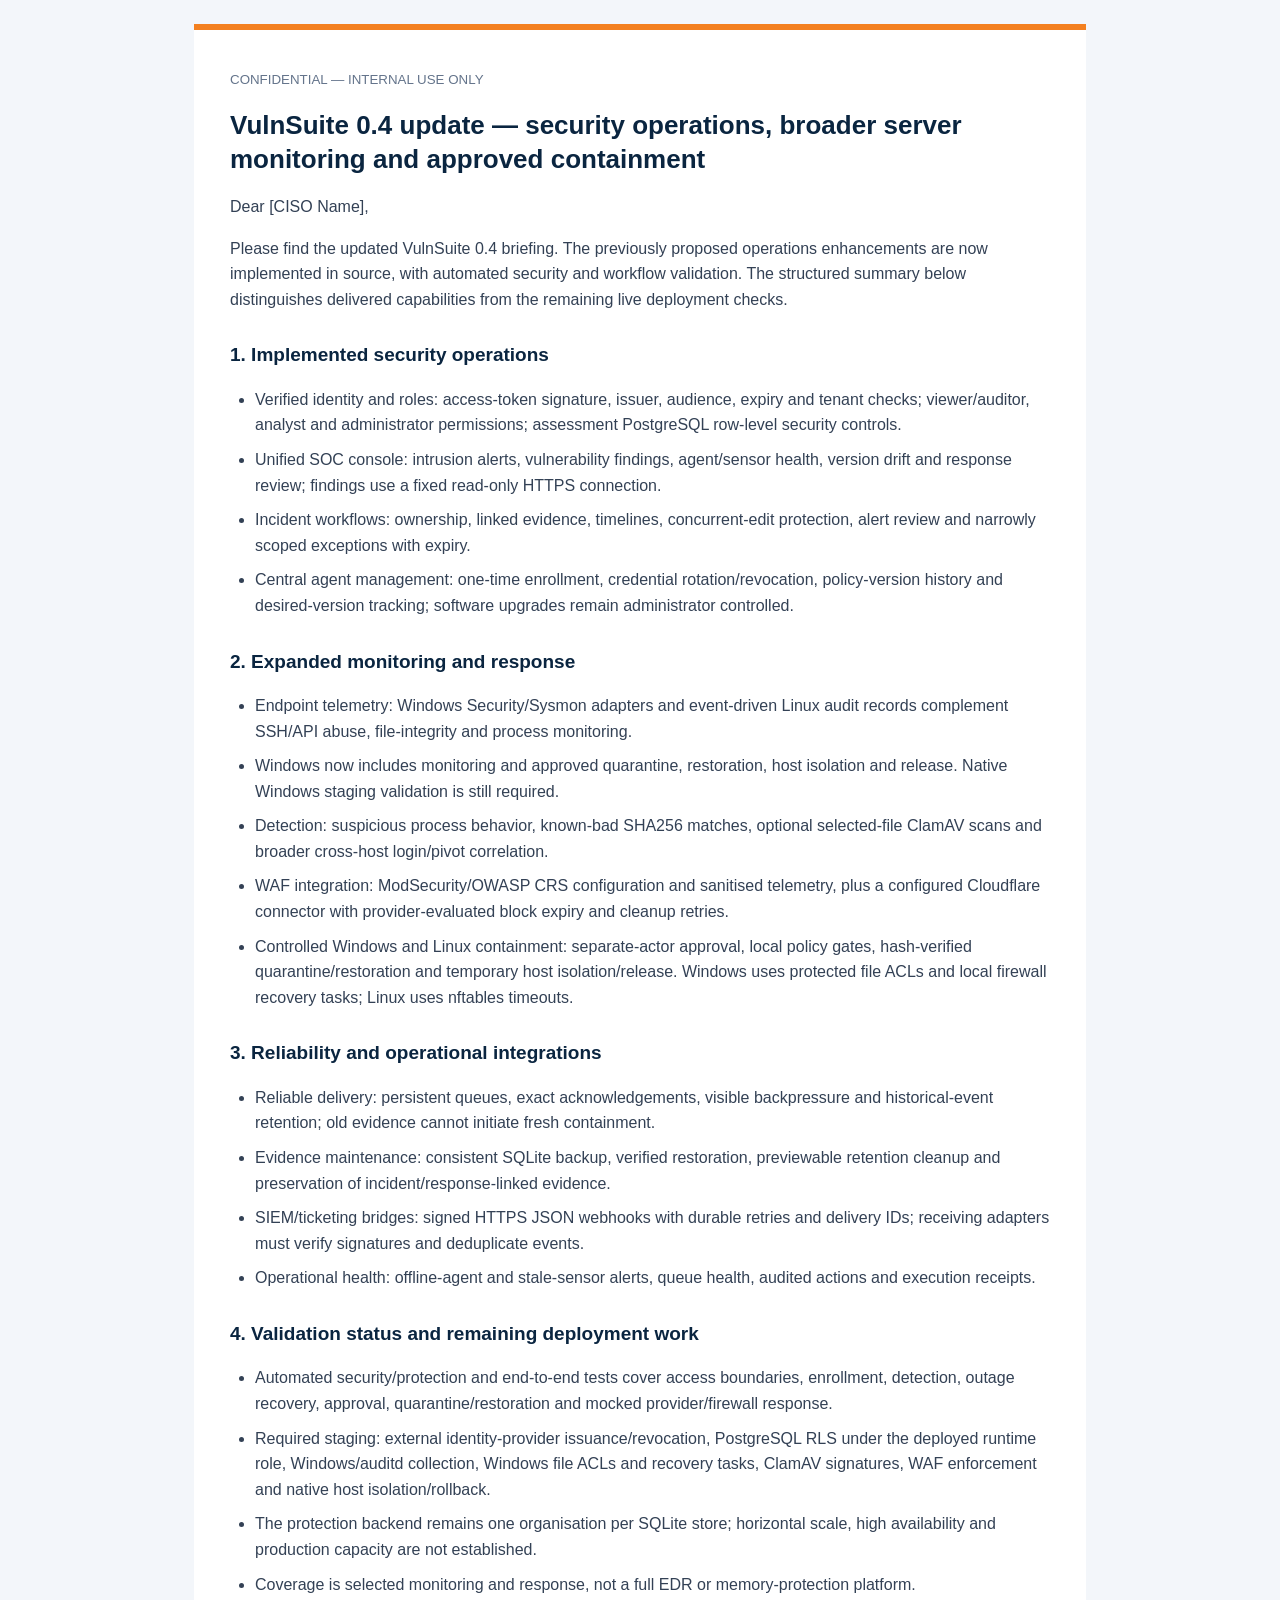
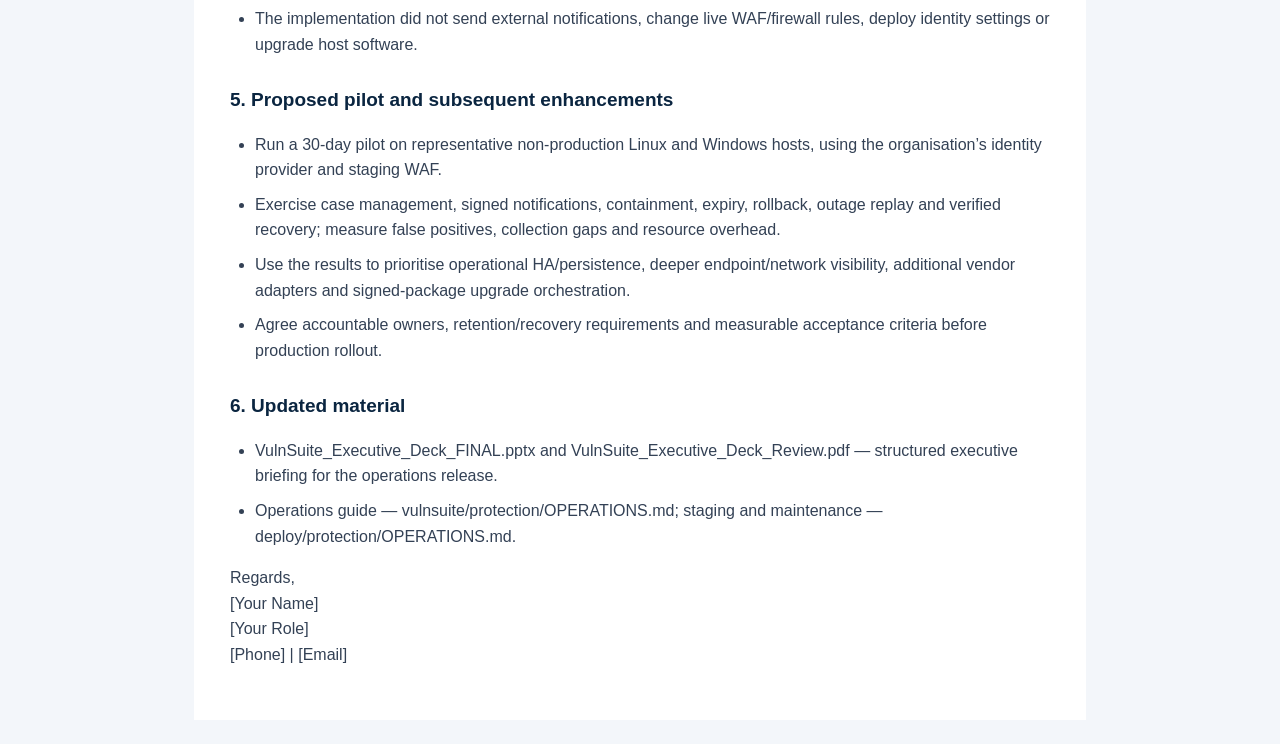
==== VulnSuite_Intro_Email.html @ e021bccd "Add server protection and Windows containment for VulnSuite 0.4 Add Linux/Windows host telemetry, pr" ====
<!doctype html><html lang="en"><head><meta charset="utf-8"><meta name="viewport" content="width=device-width,initial-scale=1"><title>VulnSuite briefing</title><style>body{margin:0;background:#f3f6fa;color:#334155;font:16px/1.6 Arial,sans-serif}main{max-width:820px;margin:24px auto;background:white;padding:36px;border-top:6px solid #f38020}h1{color:#0a2540;font-size:26px;line-height:1.3}h2{color:#0a2540;font-size:19px;margin-top:28px}li{margin:9px 0}small{color:#64748b}ul{padding-left:25px}</style></head><body><main><small>CONFIDENTIAL — INTERNAL USE ONLY</small><h1>VulnSuite 0.4 update — security operations, broader server monitoring and approved containment</h1><p>Dear [CISO Name],</p><p>Please find the updated VulnSuite 0.4 briefing. The previously proposed operations enhancements are now implemented in source, with automated security and workflow validation. The structured summary below distinguishes delivered capabilities from the remaining live deployment checks.</p><h2>1. Implemented security operations</h2><ul><li>Verified identity and roles: access-token signature, issuer, audience, expiry and tenant checks; viewer/auditor, analyst and administrator permissions; assessment PostgreSQL row-level security controls.</li><li>Unified SOC console: intrusion alerts, vulnerability findings, agent/sensor health, version drift and response review; findings use a fixed read-only HTTPS connection.</li><li>Incident workflows: ownership, linked evidence, timelines, concurrent-edit protection, alert review and narrowly scoped exceptions with expiry.</li><li>Central agent management: one-time enrollment, credential rotation/revocation, policy-version history and desired-version tracking; software upgrades remain administrator controlled.</li></ul><h2>2. Expanded monitoring and response</h2><ul><li>Endpoint telemetry: Windows Security/Sysmon adapters and event-driven Linux audit records complement SSH/API abuse, file-integrity and process monitoring.</li><li>Windows now includes monitoring and approved quarantine, restoration, host isolation and release. Native Windows staging validation is still required.</li><li>Detection: suspicious process behavior, known-bad SHA256 matches, optional selected-file ClamAV scans and broader cross-host login/pivot correlation.</li><li>WAF integration: ModSecurity/OWASP CRS configuration and sanitised telemetry, plus a configured Cloudflare connector with provider-evaluated block expiry and cleanup retries.</li><li>Controlled Windows and Linux containment: separate-actor approval, local policy gates, hash-verified quarantine/restoration and temporary host isolation/release. Windows uses protected file ACLs and local firewall recovery tasks; Linux uses nftables timeouts.</li></ul><h2>3. Reliability and operational integrations</h2><ul><li>Reliable delivery: persistent queues, exact acknowledgements, visible backpressure and historical-event retention; old evidence cannot initiate fresh containment.</li><li>Evidence maintenance: consistent SQLite backup, verified restoration, previewable retention cleanup and preservation of incident/response-linked evidence.</li><li>SIEM/ticketing bridges: signed HTTPS JSON webhooks with durable retries and delivery IDs; receiving adapters must verify signatures and deduplicate events.</li><li>Operational health: offline-agent and stale-sensor alerts, queue health, audited actions and execution receipts.</li></ul><h2>4. Validation status and remaining deployment work</h2><ul><li>Automated security/protection and end-to-end tests cover access boundaries, enrollment, detection, outage recovery, approval, quarantine/restoration and mocked provider/firewall response.</li><li>Required staging: external identity-provider issuance/revocation, PostgreSQL RLS under the deployed runtime role, Windows/auditd collection, Windows file ACLs and recovery tasks, ClamAV signatures, WAF enforcement and native host isolation/rollback.</li><li>The protection backend remains one organisation per SQLite store; horizontal scale, high availability and production capacity are not established.</li><li>Coverage is selected monitoring and response, not a full EDR or memory-protection platform.</li><li>The implementation did not send external notifications, change live WAF/firewall rules, deploy identity settings or upgrade host software.</li></ul><h2>5. Proposed pilot and subsequent enhancements</h2><ul><li>Run a 30-day pilot on representative non-production Linux and Windows hosts, using the organisation’s identity provider and staging WAF.</li><li>Exercise case management, signed notifications, containment, expiry, rollback, outage replay and verified recovery; measure false positives, collection gaps and resource overhead.</li><li>Use the results to prioritise operational HA/persistence, deeper endpoint/network visibility, additional vendor adapters and signed-package upgrade orchestration.</li><li>Agree accountable owners, retention/recovery requirements and measurable acceptance criteria before production rollout.</li></ul><h2>6. Updated material</h2><ul><li>VulnSuite_Executive_Deck_FINAL.pptx and VulnSuite_Executive_Deck_Review.pdf — structured executive briefing for the operations release.</li><li>Operations guide — vulnsuite/protection/OPERATIONS.md; staging and maintenance — deploy/protection/OPERATIONS.md.</li></ul><p>Regards,<br>[Your Name]<br>[Your Role]<br>[Phone] | [Email]</p></main></body></html>
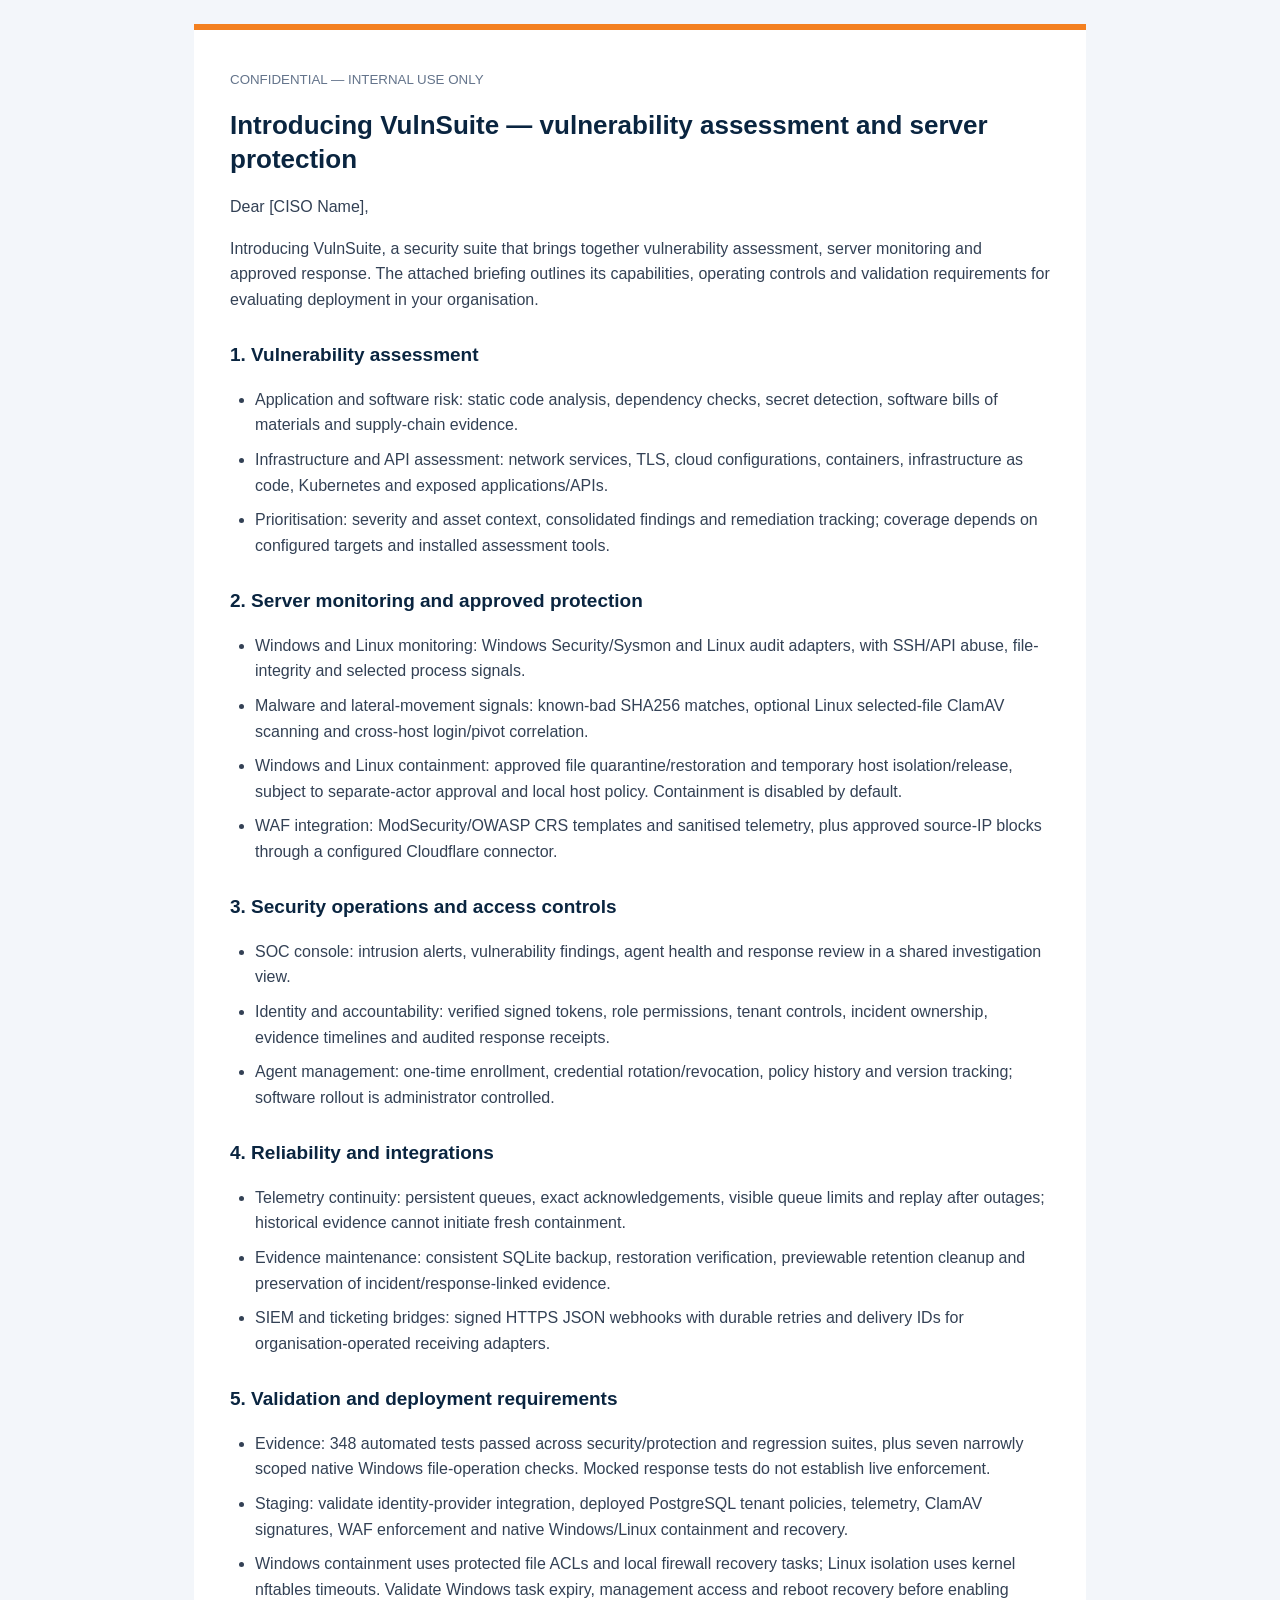
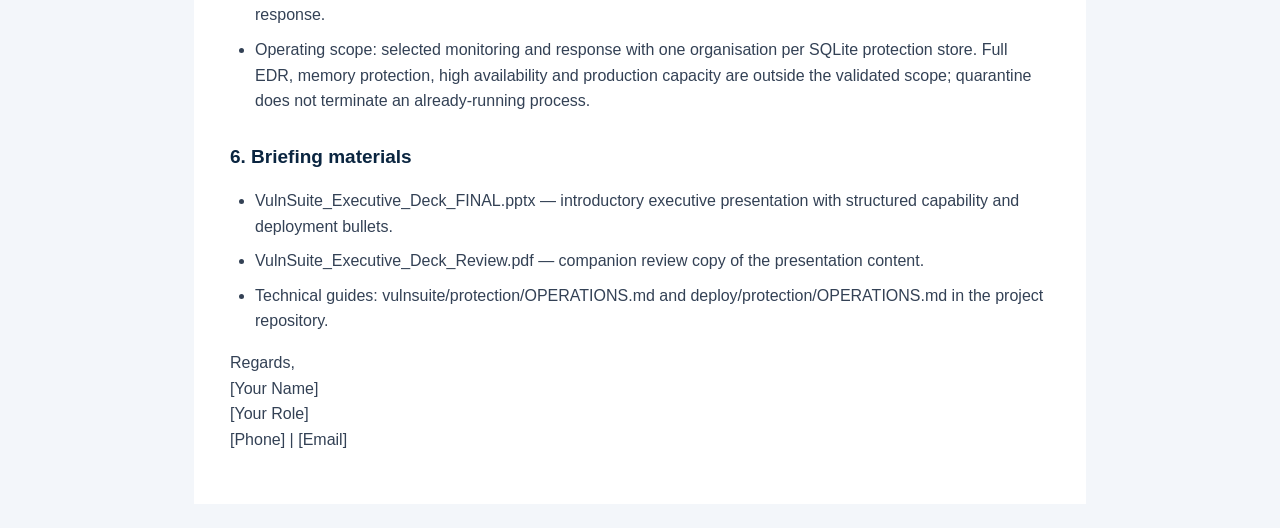
==== commit 9987c3ad: "Present VulnSuite as an introduction with feature explanations" ====
--- a/VulnSuite_Intro_Email.html
+++ b/VulnSuite_Intro_Email.html
@@ -1 +1 @@
-<!doctype html><html lang="en"><head><meta charset="utf-8"><meta name="viewport" content="width=device-width,initial-scale=1"><title>VulnSuite briefing</title><style>body{margin:0;background:#f3f6fa;color:#334155;font:16px/1.6 Arial,sans-serif}main{max-width:820px;margin:24px auto;background:white;padding:36px;border-top:6px solid #f38020}h1{color:#0a2540;font-size:26px;line-height:1.3}h2{color:#0a2540;font-size:19px;margin-top:28px}li{margin:9px 0}small{color:#64748b}ul{padding-left:25px}</style></head><body><main><small>CONFIDENTIAL — INTERNAL USE ONLY</small><h1>VulnSuite 0.4 update — security operations, broader server monitoring and approved containment</h1><p>Dear [CISO Name],</p><p>Please find the updated VulnSuite 0.4 briefing. The previously proposed operations enhancements are now implemented in source, with automated security and workflow validation. The structured summary below distinguishes delivered capabilities from the remaining live deployment checks.</p><h2>1. Implemented security operations</h2><ul><li>Verified identity and roles: access-token signature, issuer, audience, expiry and tenant checks; viewer/auditor, analyst and administrator permissions; assessment PostgreSQL row-level security controls.</li><li>Unified SOC console: intrusion alerts, vulnerability findings, agent/sensor health, version drift and response review; findings use a fixed read-only HTTPS connection.</li><li>Incident workflows: ownership, linked evidence, timelines, concurrent-edit protection, alert review and narrowly scoped exceptions with expiry.</li><li>Central agent management: one-time enrollment, credential rotation/revocation, policy-version history and desired-version tracking; software upgrades remain administrator controlled.</li></ul><h2>2. Expanded monitoring and response</h2><ul><li>Endpoint telemetry: Windows Security/Sysmon adapters and event-driven Linux audit records complement SSH/API abuse, file-integrity and process monitoring.</li><li>Windows now includes monitoring and approved quarantine, restoration, host isolation and release. Native Windows staging validation is still required.</li><li>Detection: suspicious process behavior, known-bad SHA256 matches, optional selected-file ClamAV scans and broader cross-host login/pivot correlation.</li><li>WAF integration: ModSecurity/OWASP CRS configuration and sanitised telemetry, plus a configured Cloudflare connector with provider-evaluated block expiry and cleanup retries.</li><li>Controlled Windows and Linux containment: separate-actor approval, local policy gates, hash-verified quarantine/restoration and temporary host isolation/release. Windows uses protected file ACLs and local firewall recovery tasks; Linux uses nftables timeouts.</li></ul><h2>3. Reliability and operational integrations</h2><ul><li>Reliable delivery: persistent queues, exact acknowledgements, visible backpressure and historical-event retention; old evidence cannot initiate fresh containment.</li><li>Evidence maintenance: consistent SQLite backup, verified restoration, previewable retention cleanup and preservation of incident/response-linked evidence.</li><li>SIEM/ticketing bridges: signed HTTPS JSON webhooks with durable retries and delivery IDs; receiving adapters must verify signatures and deduplicate events.</li><li>Operational health: offline-agent and stale-sensor alerts, queue health, audited actions and execution receipts.</li></ul><h2>4. Validation status and remaining deployment work</h2><ul><li>Automated security/protection and end-to-end tests cover access boundaries, enrollment, detection, outage recovery, approval, quarantine/restoration and mocked provider/firewall response.</li><li>Required staging: external identity-provider issuance/revocation, PostgreSQL RLS under the deployed runtime role, Windows/auditd collection, Windows file ACLs and recovery tasks, ClamAV signatures, WAF enforcement and native host isolation/rollback.</li><li>The protection backend remains one organisation per SQLite store; horizontal scale, high availability and production capacity are not established.</li><li>Coverage is selected monitoring and response, not a full EDR or memory-protection platform.</li><li>The implementation did not send external notifications, change live WAF/firewall rules, deploy identity settings or upgrade host software.</li></ul><h2>5. Proposed pilot and subsequent enhancements</h2><ul><li>Run a 30-day pilot on representative non-production Linux and Windows hosts, using the organisation’s identity provider and staging WAF.</li><li>Exercise case management, signed notifications, containment, expiry, rollback, outage replay and verified recovery; measure false positives, collection gaps and resource overhead.</li><li>Use the results to prioritise operational HA/persistence, deeper endpoint/network visibility, additional vendor adapters and signed-package upgrade orchestration.</li><li>Agree accountable owners, retention/recovery requirements and measurable acceptance criteria before production rollout.</li></ul><h2>6. Updated material</h2><ul><li>VulnSuite_Executive_Deck_FINAL.pptx and VulnSuite_Executive_Deck_Review.pdf — structured executive briefing for the operations release.</li><li>Operations guide — vulnsuite/protection/OPERATIONS.md; staging and maintenance — deploy/protection/OPERATIONS.md.</li></ul><p>Regards,<br>[Your Name]<br>[Your Role]<br>[Phone] | [Email]</p></main></body></html>+<!doctype html><html lang="en"><head><meta charset="utf-8"><meta name="viewport" content="width=device-width,initial-scale=1"><title>VulnSuite briefing</title><style>body{margin:0;background:#f3f6fa;color:#334155;font:16px/1.6 Arial,sans-serif}main{max-width:820px;margin:24px auto;background:white;padding:36px;border-top:6px solid #f38020}h1{color:#0a2540;font-size:26px;line-height:1.3}h2{color:#0a2540;font-size:19px;margin-top:28px}li{margin:9px 0}small{color:#64748b}ul{padding-left:25px}</style></head><body><main><small>CONFIDENTIAL — INTERNAL USE ONLY</small><h1>Introducing VulnSuite — vulnerability assessment and server protection</h1><p>Dear [CISO Name],</p><p>Introducing VulnSuite, a security suite that brings together vulnerability assessment, server monitoring and approved response. The attached briefing outlines its capabilities, operating controls and validation requirements for evaluating deployment in your organisation.</p><h2>1. Vulnerability assessment</h2><ul><li>Application and software risk: static code analysis, dependency checks, secret detection, software bills of materials and supply-chain evidence.</li><li>Infrastructure and API assessment: network services, TLS, cloud configurations, containers, infrastructure as code, Kubernetes and exposed applications/APIs.</li><li>Prioritisation: severity and asset context, consolidated findings and remediation tracking; coverage depends on configured targets and installed assessment tools.</li></ul><h2>2. Server monitoring and approved protection</h2><ul><li>Windows and Linux monitoring: Windows Security/Sysmon and Linux audit adapters, with SSH/API abuse, file-integrity and selected process signals.</li><li>Malware and lateral-movement signals: known-bad SHA256 matches, optional Linux selected-file ClamAV scanning and cross-host login/pivot correlation.</li><li>Windows and Linux containment: approved file quarantine/restoration and temporary host isolation/release, subject to separate-actor approval and local host policy. Containment is disabled by default.</li><li>WAF integration: ModSecurity/OWASP CRS templates and sanitised telemetry, plus approved source-IP blocks through a configured Cloudflare connector.</li></ul><h2>3. Security operations and access controls</h2><ul><li>SOC console: intrusion alerts, vulnerability findings, agent health and response review in a shared investigation view.</li><li>Identity and accountability: verified signed tokens, role permissions, tenant controls, incident ownership, evidence timelines and audited response receipts.</li><li>Agent management: one-time enrollment, credential rotation/revocation, policy history and version tracking; software rollout is administrator controlled.</li></ul><h2>4. Reliability and integrations</h2><ul><li>Telemetry continuity: persistent queues, exact acknowledgements, visible queue limits and replay after outages; historical evidence cannot initiate fresh containment.</li><li>Evidence maintenance: consistent SQLite backup, restoration verification, previewable retention cleanup and preservation of incident/response-linked evidence.</li><li>SIEM and ticketing bridges: signed HTTPS JSON webhooks with durable retries and delivery IDs for organisation-operated receiving adapters.</li></ul><h2>5. Validation and deployment requirements</h2><ul><li>Evidence: 348 automated tests passed across security/protection and regression suites, plus seven narrowly scoped native Windows file-operation checks. Mocked response tests do not establish live enforcement.</li><li>Staging: validate identity-provider integration, deployed PostgreSQL tenant policies, telemetry, ClamAV signatures, WAF enforcement and native Windows/Linux containment and recovery.</li><li>Windows containment uses protected file ACLs and local firewall recovery tasks; Linux isolation uses kernel nftables timeouts. Validate Windows task expiry, management access and reboot recovery before enabling response.</li><li>Operating scope: selected monitoring and response with one organisation per SQLite protection store. Full EDR, memory protection, high availability and production capacity are outside the validated scope; quarantine does not terminate an already-running process.</li></ul><h2>6. Briefing materials</h2><ul><li>VulnSuite_Executive_Deck_FINAL.pptx — introductory executive presentation with structured capability and deployment bullets.</li><li>VulnSuite_Executive_Deck_Review.pdf — companion review copy of the presentation content.</li><li>Technical guides: vulnsuite/protection/OPERATIONS.md and deploy/protection/OPERATIONS.md in the project repository.</li></ul><p>Regards,<br>[Your Name]<br>[Your Role]<br>[Phone] | [Email]</p></main></body></html>
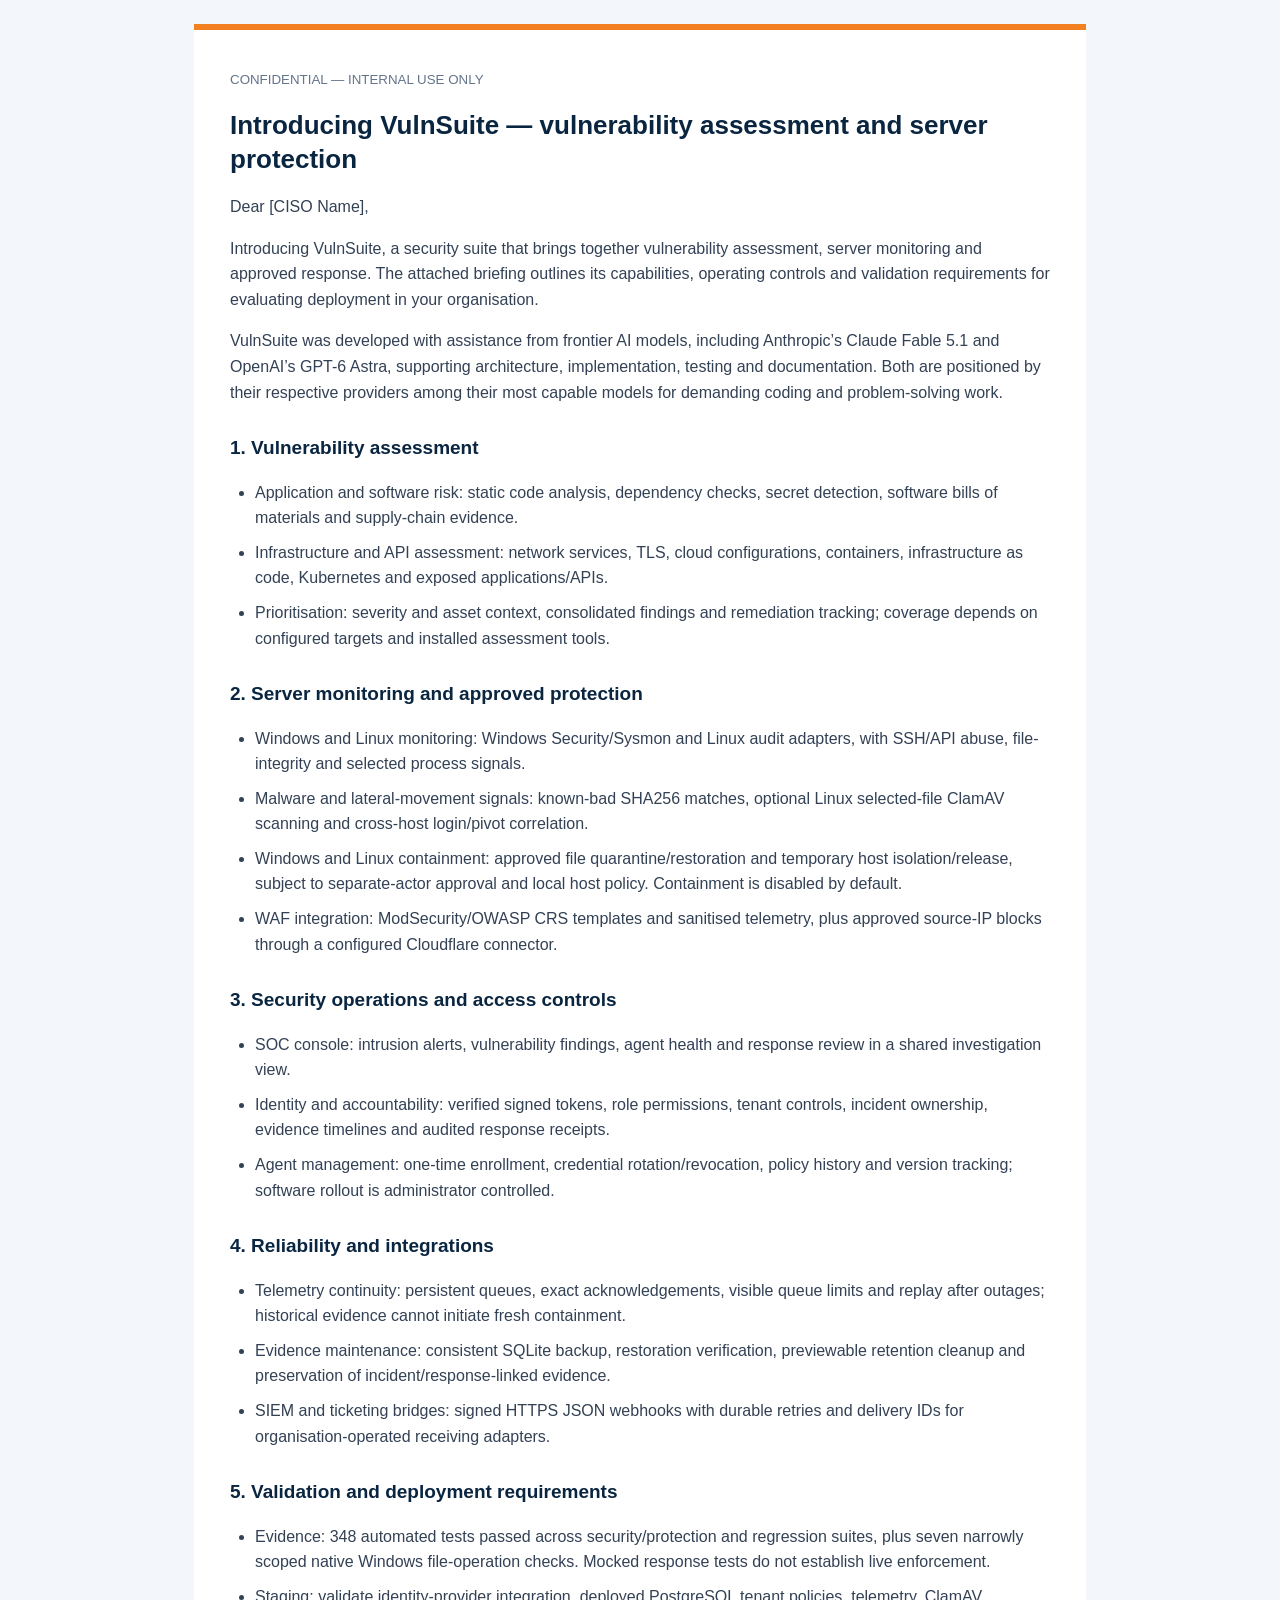
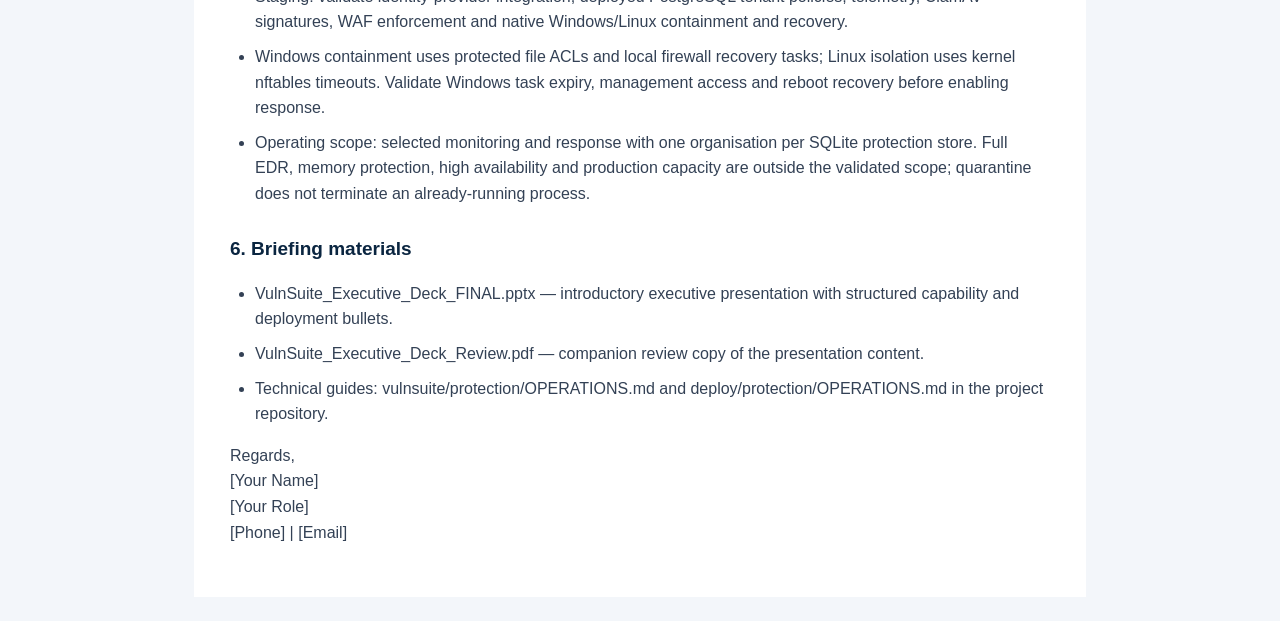
==== commit 930aee4c: "Add frontier AI development attribution to introductory email" ====
--- a/VulnSuite_Intro_Email.html
+++ b/VulnSuite_Intro_Email.html
@@ -1 +1 @@
-<!doctype html><html lang="en"><head><meta charset="utf-8"><meta name="viewport" content="width=device-width,initial-scale=1"><title>VulnSuite briefing</title><style>body{margin:0;background:#f3f6fa;color:#334155;font:16px/1.6 Arial,sans-serif}main{max-width:820px;margin:24px auto;background:white;padding:36px;border-top:6px solid #f38020}h1{color:#0a2540;font-size:26px;line-height:1.3}h2{color:#0a2540;font-size:19px;margin-top:28px}li{margin:9px 0}small{color:#64748b}ul{padding-left:25px}</style></head><body><main><small>CONFIDENTIAL — INTERNAL USE ONLY</small><h1>Introducing VulnSuite — vulnerability assessment and server protection</h1><p>Dear [CISO Name],</p><p>Introducing VulnSuite, a security suite that brings together vulnerability assessment, server monitoring and approved response. The attached briefing outlines its capabilities, operating controls and validation requirements for evaluating deployment in your organisation.</p><h2>1. Vulnerability assessment</h2><ul><li>Application and software risk: static code analysis, dependency checks, secret detection, software bills of materials and supply-chain evidence.</li><li>Infrastructure and API assessment: network services, TLS, cloud configurations, containers, infrastructure as code, Kubernetes and exposed applications/APIs.</li><li>Prioritisation: severity and asset context, consolidated findings and remediation tracking; coverage depends on configured targets and installed assessment tools.</li></ul><h2>2. Server monitoring and approved protection</h2><ul><li>Windows and Linux monitoring: Windows Security/Sysmon and Linux audit adapters, with SSH/API abuse, file-integrity and selected process signals.</li><li>Malware and lateral-movement signals: known-bad SHA256 matches, optional Linux selected-file ClamAV scanning and cross-host login/pivot correlation.</li><li>Windows and Linux containment: approved file quarantine/restoration and temporary host isolation/release, subject to separate-actor approval and local host policy. Containment is disabled by default.</li><li>WAF integration: ModSecurity/OWASP CRS templates and sanitised telemetry, plus approved source-IP blocks through a configured Cloudflare connector.</li></ul><h2>3. Security operations and access controls</h2><ul><li>SOC console: intrusion alerts, vulnerability findings, agent health and response review in a shared investigation view.</li><li>Identity and accountability: verified signed tokens, role permissions, tenant controls, incident ownership, evidence timelines and audited response receipts.</li><li>Agent management: one-time enrollment, credential rotation/revocation, policy history and version tracking; software rollout is administrator controlled.</li></ul><h2>4. Reliability and integrations</h2><ul><li>Telemetry continuity: persistent queues, exact acknowledgements, visible queue limits and replay after outages; historical evidence cannot initiate fresh containment.</li><li>Evidence maintenance: consistent SQLite backup, restoration verification, previewable retention cleanup and preservation of incident/response-linked evidence.</li><li>SIEM and ticketing bridges: signed HTTPS JSON webhooks with durable retries and delivery IDs for organisation-operated receiving adapters.</li></ul><h2>5. Validation and deployment requirements</h2><ul><li>Evidence: 348 automated tests passed across security/protection and regression suites, plus seven narrowly scoped native Windows file-operation checks. Mocked response tests do not establish live enforcement.</li><li>Staging: validate identity-provider integration, deployed PostgreSQL tenant policies, telemetry, ClamAV signatures, WAF enforcement and native Windows/Linux containment and recovery.</li><li>Windows containment uses protected file ACLs and local firewall recovery tasks; Linux isolation uses kernel nftables timeouts. Validate Windows task expiry, management access and reboot recovery before enabling response.</li><li>Operating scope: selected monitoring and response with one organisation per SQLite protection store. Full EDR, memory protection, high availability and production capacity are outside the validated scope; quarantine does not terminate an already-running process.</li></ul><h2>6. Briefing materials</h2><ul><li>VulnSuite_Executive_Deck_FINAL.pptx — introductory executive presentation with structured capability and deployment bullets.</li><li>VulnSuite_Executive_Deck_Review.pdf — companion review copy of the presentation content.</li><li>Technical guides: vulnsuite/protection/OPERATIONS.md and deploy/protection/OPERATIONS.md in the project repository.</li></ul><p>Regards,<br>[Your Name]<br>[Your Role]<br>[Phone] | [Email]</p></main></body></html>+<!doctype html><html lang="en"><head><meta charset="utf-8"><meta name="viewport" content="width=device-width,initial-scale=1"><title>VulnSuite briefing</title><style>body{margin:0;background:#f3f6fa;color:#334155;font:16px/1.6 Arial,sans-serif}main{max-width:820px;margin:24px auto;background:white;padding:36px;border-top:6px solid #f38020}h1{color:#0a2540;font-size:26px;line-height:1.3}h2{color:#0a2540;font-size:19px;margin-top:28px}li{margin:9px 0}small{color:#64748b}ul{padding-left:25px}</style></head><body><main><small>CONFIDENTIAL — INTERNAL USE ONLY</small><h1>Introducing VulnSuite — vulnerability assessment and server protection</h1><p>Dear [CISO Name],</p><p>Introducing VulnSuite, a security suite that brings together vulnerability assessment, server monitoring and approved response. The attached briefing outlines its capabilities, operating controls and validation requirements for evaluating deployment in your organisation.</p><p>VulnSuite was developed with assistance from frontier AI models, including Anthropic’s Claude Fable 5.1 and OpenAI’s GPT-6 Astra, supporting architecture, implementation, testing and documentation. Both are positioned by their respective providers among their most capable models for demanding coding and problem-solving work.</p><h2>1. Vulnerability assessment</h2><ul><li>Application and software risk: static code analysis, dependency checks, secret detection, software bills of materials and supply-chain evidence.</li><li>Infrastructure and API assessment: network services, TLS, cloud configurations, containers, infrastructure as code, Kubernetes and exposed applications/APIs.</li><li>Prioritisation: severity and asset context, consolidated findings and remediation tracking; coverage depends on configured targets and installed assessment tools.</li></ul><h2>2. Server monitoring and approved protection</h2><ul><li>Windows and Linux monitoring: Windows Security/Sysmon and Linux audit adapters, with SSH/API abuse, file-integrity and selected process signals.</li><li>Malware and lateral-movement signals: known-bad SHA256 matches, optional Linux selected-file ClamAV scanning and cross-host login/pivot correlation.</li><li>Windows and Linux containment: approved file quarantine/restoration and temporary host isolation/release, subject to separate-actor approval and local host policy. Containment is disabled by default.</li><li>WAF integration: ModSecurity/OWASP CRS templates and sanitised telemetry, plus approved source-IP blocks through a configured Cloudflare connector.</li></ul><h2>3. Security operations and access controls</h2><ul><li>SOC console: intrusion alerts, vulnerability findings, agent health and response review in a shared investigation view.</li><li>Identity and accountability: verified signed tokens, role permissions, tenant controls, incident ownership, evidence timelines and audited response receipts.</li><li>Agent management: one-time enrollment, credential rotation/revocation, policy history and version tracking; software rollout is administrator controlled.</li></ul><h2>4. Reliability and integrations</h2><ul><li>Telemetry continuity: persistent queues, exact acknowledgements, visible queue limits and replay after outages; historical evidence cannot initiate fresh containment.</li><li>Evidence maintenance: consistent SQLite backup, restoration verification, previewable retention cleanup and preservation of incident/response-linked evidence.</li><li>SIEM and ticketing bridges: signed HTTPS JSON webhooks with durable retries and delivery IDs for organisation-operated receiving adapters.</li></ul><h2>5. Validation and deployment requirements</h2><ul><li>Evidence: 348 automated tests passed across security/protection and regression suites, plus seven narrowly scoped native Windows file-operation checks. Mocked response tests do not establish live enforcement.</li><li>Staging: validate identity-provider integration, deployed PostgreSQL tenant policies, telemetry, ClamAV signatures, WAF enforcement and native Windows/Linux containment and recovery.</li><li>Windows containment uses protected file ACLs and local firewall recovery tasks; Linux isolation uses kernel nftables timeouts. Validate Windows task expiry, management access and reboot recovery before enabling response.</li><li>Operating scope: selected monitoring and response with one organisation per SQLite protection store. Full EDR, memory protection, high availability and production capacity are outside the validated scope; quarantine does not terminate an already-running process.</li></ul><h2>6. Briefing materials</h2><ul><li>VulnSuite_Executive_Deck_FINAL.pptx — introductory executive presentation with structured capability and deployment bullets.</li><li>VulnSuite_Executive_Deck_Review.pdf — companion review copy of the presentation content.</li><li>Technical guides: vulnsuite/protection/OPERATIONS.md and deploy/protection/OPERATIONS.md in the project repository.</li></ul><p>Regards,<br>[Your Name]<br>[Your Role]<br>[Phone] | [Email]</p></main></body></html>
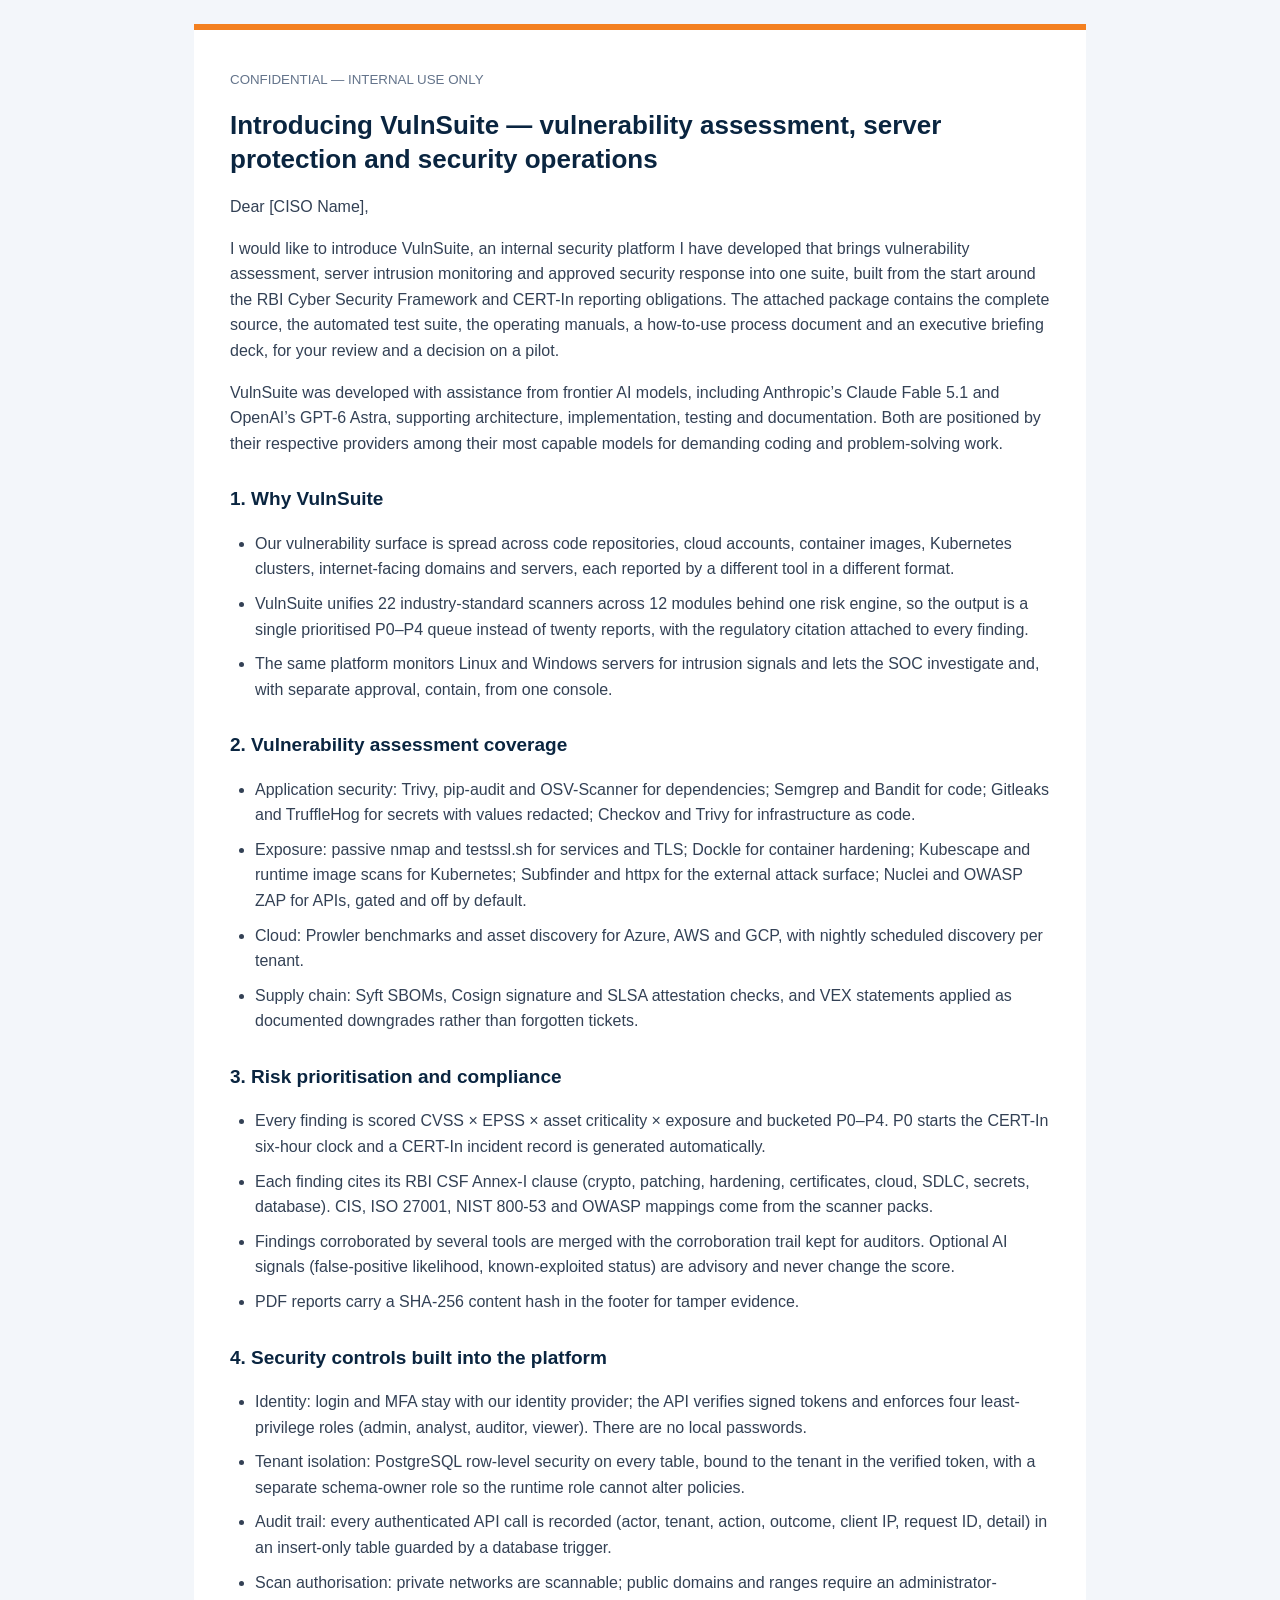
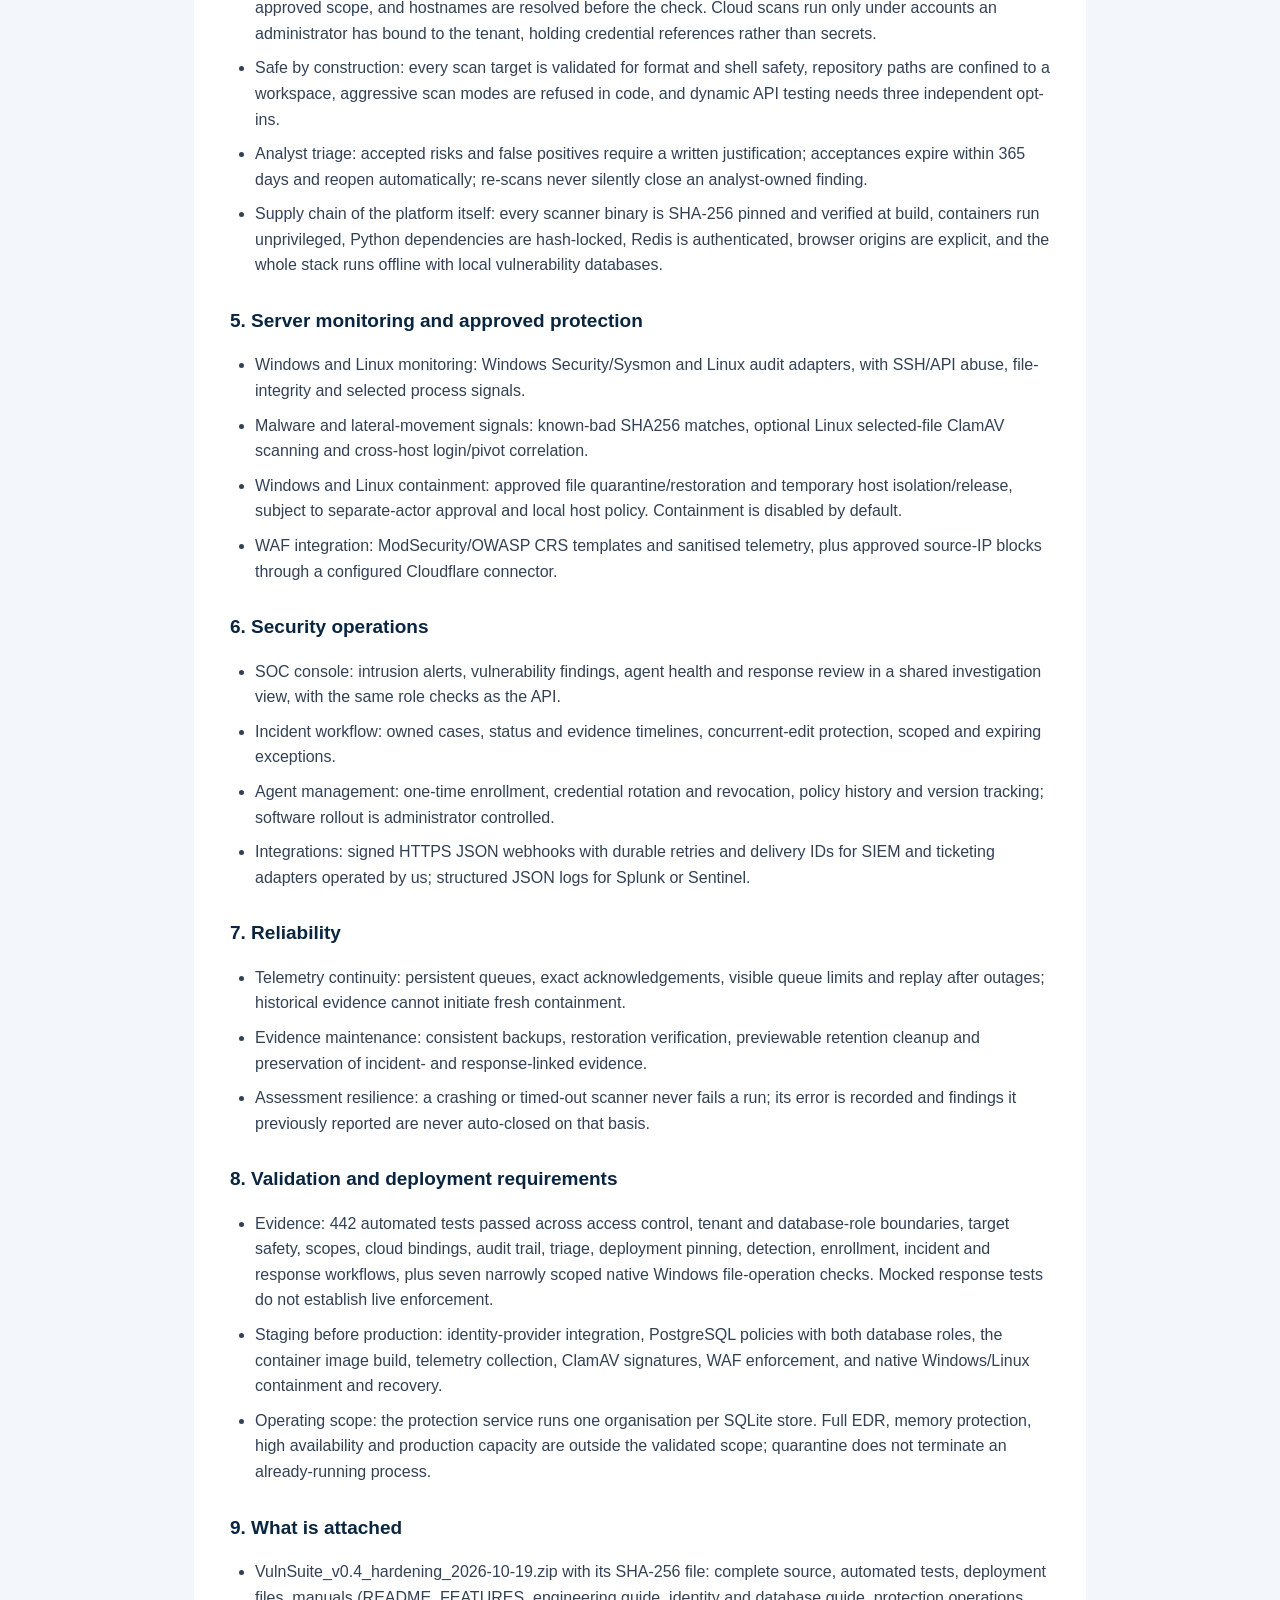
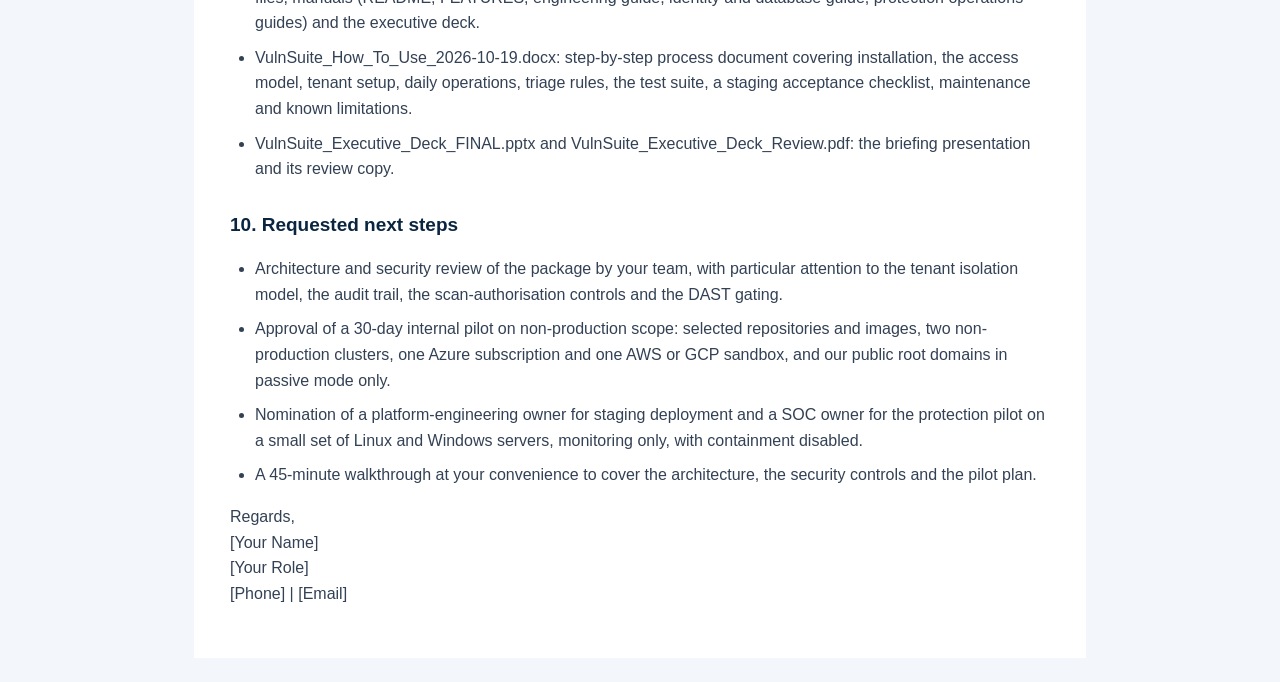
==== commit 4a09e063: "Rewrite CISO email and executive deck as a full-platform introduction The deck (24 slides) and the e" ====
--- a/VulnSuite_Intro_Email.html
+++ b/VulnSuite_Intro_Email.html
@@ -1 +1 @@
-<!doctype html><html lang="en"><head><meta charset="utf-8"><meta name="viewport" content="width=device-width,initial-scale=1"><title>VulnSuite briefing</title><style>body{margin:0;background:#f3f6fa;color:#334155;font:16px/1.6 Arial,sans-serif}main{max-width:820px;margin:24px auto;background:white;padding:36px;border-top:6px solid #f38020}h1{color:#0a2540;font-size:26px;line-height:1.3}h2{color:#0a2540;font-size:19px;margin-top:28px}li{margin:9px 0}small{color:#64748b}ul{padding-left:25px}</style></head><body><main><small>CONFIDENTIAL — INTERNAL USE ONLY</small><h1>Introducing VulnSuite — vulnerability assessment and server protection</h1><p>Dear [CISO Name],</p><p>Introducing VulnSuite, a security suite that brings together vulnerability assessment, server monitoring and approved response. The attached briefing outlines its capabilities, operating controls and validation requirements for evaluating deployment in your organisation.</p><p>VulnSuite was developed with assistance from frontier AI models, including Anthropic’s Claude Fable 5.1 and OpenAI’s GPT-6 Astra, supporting architecture, implementation, testing and documentation. Both are positioned by their respective providers among their most capable models for demanding coding and problem-solving work.</p><h2>1. Vulnerability assessment</h2><ul><li>Application and software risk: static code analysis, dependency checks, secret detection, software bills of materials and supply-chain evidence.</li><li>Infrastructure and API assessment: network services, TLS, cloud configurations, containers, infrastructure as code, Kubernetes and exposed applications/APIs.</li><li>Prioritisation: severity and asset context, consolidated findings and remediation tracking; coverage depends on configured targets and installed assessment tools.</li></ul><h2>2. Server monitoring and approved protection</h2><ul><li>Windows and Linux monitoring: Windows Security/Sysmon and Linux audit adapters, with SSH/API abuse, file-integrity and selected process signals.</li><li>Malware and lateral-movement signals: known-bad SHA256 matches, optional Linux selected-file ClamAV scanning and cross-host login/pivot correlation.</li><li>Windows and Linux containment: approved file quarantine/restoration and temporary host isolation/release, subject to separate-actor approval and local host policy. Containment is disabled by default.</li><li>WAF integration: ModSecurity/OWASP CRS templates and sanitised telemetry, plus approved source-IP blocks through a configured Cloudflare connector.</li></ul><h2>3. Security operations and access controls</h2><ul><li>SOC console: intrusion alerts, vulnerability findings, agent health and response review in a shared investigation view.</li><li>Identity and accountability: verified signed tokens, role permissions, tenant controls, incident ownership, evidence timelines and audited response receipts.</li><li>Agent management: one-time enrollment, credential rotation/revocation, policy history and version tracking; software rollout is administrator controlled.</li></ul><h2>4. Reliability and integrations</h2><ul><li>Telemetry continuity: persistent queues, exact acknowledgements, visible queue limits and replay after outages; historical evidence cannot initiate fresh containment.</li><li>Evidence maintenance: consistent SQLite backup, restoration verification, previewable retention cleanup and preservation of incident/response-linked evidence.</li><li>SIEM and ticketing bridges: signed HTTPS JSON webhooks with durable retries and delivery IDs for organisation-operated receiving adapters.</li></ul><h2>5. Validation and deployment requirements</h2><ul><li>Evidence: 348 automated tests passed across security/protection and regression suites, plus seven narrowly scoped native Windows file-operation checks. Mocked response tests do not establish live enforcement.</li><li>Staging: validate identity-provider integration, deployed PostgreSQL tenant policies, telemetry, ClamAV signatures, WAF enforcement and native Windows/Linux containment and recovery.</li><li>Windows containment uses protected file ACLs and local firewall recovery tasks; Linux isolation uses kernel nftables timeouts. Validate Windows task expiry, management access and reboot recovery before enabling response.</li><li>Operating scope: selected monitoring and response with one organisation per SQLite protection store. Full EDR, memory protection, high availability and production capacity are outside the validated scope; quarantine does not terminate an already-running process.</li></ul><h2>6. Briefing materials</h2><ul><li>VulnSuite_Executive_Deck_FINAL.pptx — introductory executive presentation with structured capability and deployment bullets.</li><li>VulnSuite_Executive_Deck_Review.pdf — companion review copy of the presentation content.</li><li>Technical guides: vulnsuite/protection/OPERATIONS.md and deploy/protection/OPERATIONS.md in the project repository.</li></ul><p>Regards,<br>[Your Name]<br>[Your Role]<br>[Phone] | [Email]</p></main></body></html>+<!doctype html><html lang="en"><head><meta charset="utf-8"><meta name="viewport" content="width=device-width,initial-scale=1"><title>VulnSuite briefing</title><style>body{margin:0;background:#f3f6fa;color:#334155;font:16px/1.6 Arial,sans-serif}main{max-width:820px;margin:24px auto;background:white;padding:36px;border-top:6px solid #f38020}h1{color:#0a2540;font-size:26px;line-height:1.3}h2{color:#0a2540;font-size:19px;margin-top:28px}li{margin:9px 0}small{color:#64748b}ul{padding-left:25px}</style></head><body><main><small>CONFIDENTIAL — INTERNAL USE ONLY</small><h1>Introducing VulnSuite — vulnerability assessment, server protection and security operations</h1><p>Dear [CISO Name],</p><p>I would like to introduce VulnSuite, an internal security platform I have developed that brings vulnerability assessment, server intrusion monitoring and approved security response into one suite, built from the start around the RBI Cyber Security Framework and CERT-In reporting obligations. The attached package contains the complete source, the automated test suite, the operating manuals, a how-to-use process document and an executive briefing deck, for your review and a decision on a pilot.</p><p>VulnSuite was developed with assistance from frontier AI models, including Anthropic’s Claude Fable 5.1 and OpenAI’s GPT-6 Astra, supporting architecture, implementation, testing and documentation. Both are positioned by their respective providers among their most capable models for demanding coding and problem-solving work.</p><h2>1. Why VulnSuite</h2><ul><li>Our vulnerability surface is spread across code repositories, cloud accounts, container images, Kubernetes clusters, internet-facing domains and servers, each reported by a different tool in a different format.</li><li>VulnSuite unifies 22 industry-standard scanners across 12 modules behind one risk engine, so the output is a single prioritised P0–P4 queue instead of twenty reports, with the regulatory citation attached to every finding.</li><li>The same platform monitors Linux and Windows servers for intrusion signals and lets the SOC investigate and, with separate approval, contain, from one console.</li></ul><h2>2. Vulnerability assessment coverage</h2><ul><li>Application security: Trivy, pip-audit and OSV-Scanner for dependencies; Semgrep and Bandit for code; Gitleaks and TruffleHog for secrets with values redacted; Checkov and Trivy for infrastructure as code.</li><li>Exposure: passive nmap and testssl.sh for services and TLS; Dockle for container hardening; Kubescape and runtime image scans for Kubernetes; Subfinder and httpx for the external attack surface; Nuclei and OWASP ZAP for APIs, gated and off by default.</li><li>Cloud: Prowler benchmarks and asset discovery for Azure, AWS and GCP, with nightly scheduled discovery per tenant.</li><li>Supply chain: Syft SBOMs, Cosign signature and SLSA attestation checks, and VEX statements applied as documented downgrades rather than forgotten tickets.</li></ul><h2>3. Risk prioritisation and compliance</h2><ul><li>Every finding is scored CVSS × EPSS × asset criticality × exposure and bucketed P0–P4. P0 starts the CERT-In six-hour clock and a CERT-In incident record is generated automatically.</li><li>Each finding cites its RBI CSF Annex-I clause (crypto, patching, hardening, certificates, cloud, SDLC, secrets, database). CIS, ISO 27001, NIST 800-53 and OWASP mappings come from the scanner packs.</li><li>Findings corroborated by several tools are merged with the corroboration trail kept for auditors. Optional AI signals (false-positive likelihood, known-exploited status) are advisory and never change the score.</li><li>PDF reports carry a SHA-256 content hash in the footer for tamper evidence.</li></ul><h2>4. Security controls built into the platform</h2><ul><li>Identity: login and MFA stay with our identity provider; the API verifies signed tokens and enforces four least-privilege roles (admin, analyst, auditor, viewer). There are no local passwords.</li><li>Tenant isolation: PostgreSQL row-level security on every table, bound to the tenant in the verified token, with a separate schema-owner role so the runtime role cannot alter policies.</li><li>Audit trail: every authenticated API call is recorded (actor, tenant, action, outcome, client IP, request ID, detail) in an insert-only table guarded by a database trigger.</li><li>Scan authorisation: private networks are scannable; public domains and ranges require an administrator-approved scope, and hostnames are resolved before the check. Cloud scans run only under accounts an administrator has bound to the tenant, holding credential references rather than secrets.</li><li>Safe by construction: every scan target is validated for format and shell safety, repository paths are confined to a workspace, aggressive scan modes are refused in code, and dynamic API testing needs three independent opt-ins.</li><li>Analyst triage: accepted risks and false positives require a written justification; acceptances expire within 365 days and reopen automatically; re-scans never silently close an analyst-owned finding.</li><li>Supply chain of the platform itself: every scanner binary is SHA-256 pinned and verified at build, containers run unprivileged, Python dependencies are hash-locked, Redis is authenticated, browser origins are explicit, and the whole stack runs offline with local vulnerability databases.</li></ul><h2>5. Server monitoring and approved protection</h2><ul><li>Windows and Linux monitoring: Windows Security/Sysmon and Linux audit adapters, with SSH/API abuse, file-integrity and selected process signals.</li><li>Malware and lateral-movement signals: known-bad SHA256 matches, optional Linux selected-file ClamAV scanning and cross-host login/pivot correlation.</li><li>Windows and Linux containment: approved file quarantine/restoration and temporary host isolation/release, subject to separate-actor approval and local host policy. Containment is disabled by default.</li><li>WAF integration: ModSecurity/OWASP CRS templates and sanitised telemetry, plus approved source-IP blocks through a configured Cloudflare connector.</li></ul><h2>6. Security operations</h2><ul><li>SOC console: intrusion alerts, vulnerability findings, agent health and response review in a shared investigation view, with the same role checks as the API.</li><li>Incident workflow: owned cases, status and evidence timelines, concurrent-edit protection, scoped and expiring exceptions.</li><li>Agent management: one-time enrollment, credential rotation and revocation, policy history and version tracking; software rollout is administrator controlled.</li><li>Integrations: signed HTTPS JSON webhooks with durable retries and delivery IDs for SIEM and ticketing adapters operated by us; structured JSON logs for Splunk or Sentinel.</li></ul><h2>7. Reliability</h2><ul><li>Telemetry continuity: persistent queues, exact acknowledgements, visible queue limits and replay after outages; historical evidence cannot initiate fresh containment.</li><li>Evidence maintenance: consistent backups, restoration verification, previewable retention cleanup and preservation of incident- and response-linked evidence.</li><li>Assessment resilience: a crashing or timed-out scanner never fails a run; its error is recorded and findings it previously reported are never auto-closed on that basis.</li></ul><h2>8. Validation and deployment requirements</h2><ul><li>Evidence: 442 automated tests passed across access control, tenant and database-role boundaries, target safety, scopes, cloud bindings, audit trail, triage, deployment pinning, detection, enrollment, incident and response workflows, plus seven narrowly scoped native Windows file-operation checks. Mocked response tests do not establish live enforcement.</li><li>Staging before production: identity-provider integration, PostgreSQL policies with both database roles, the container image build, telemetry collection, ClamAV signatures, WAF enforcement, and native Windows/Linux containment and recovery.</li><li>Operating scope: the protection service runs one organisation per SQLite store. Full EDR, memory protection, high availability and production capacity are outside the validated scope; quarantine does not terminate an already-running process.</li></ul><h2>9. What is attached</h2><ul><li>VulnSuite_v0.4_hardening_2026-10-19.zip with its SHA-256 file: complete source, automated tests, deployment files, manuals (README, FEATURES, engineering guide, identity and database guide, protection operations guides) and the executive deck.</li><li>VulnSuite_How_To_Use_2026-10-19.docx: step-by-step process document covering installation, the access model, tenant setup, daily operations, triage rules, the test suite, a staging acceptance checklist, maintenance and known limitations.</li><li>VulnSuite_Executive_Deck_FINAL.pptx and VulnSuite_Executive_Deck_Review.pdf: the briefing presentation and its review copy.</li></ul><h2>10. Requested next steps</h2><ul><li>Architecture and security review of the package by your team, with particular attention to the tenant isolation model, the audit trail, the scan-authorisation controls and the DAST gating.</li><li>Approval of a 30-day internal pilot on non-production scope: selected repositories and images, two non-production clusters, one Azure subscription and one AWS or GCP sandbox, and our public root domains in passive mode only.</li><li>Nomination of a platform-engineering owner for staging deployment and a SOC owner for the protection pilot on a small set of Linux and Windows servers, monitoring only, with containment disabled.</li><li>A 45-minute walkthrough at your convenience to cover the architecture, the security controls and the pilot plan.</li></ul><p>Regards,<br>[Your Name]<br>[Your Role]<br>[Phone] | [Email]</p></main></body></html>
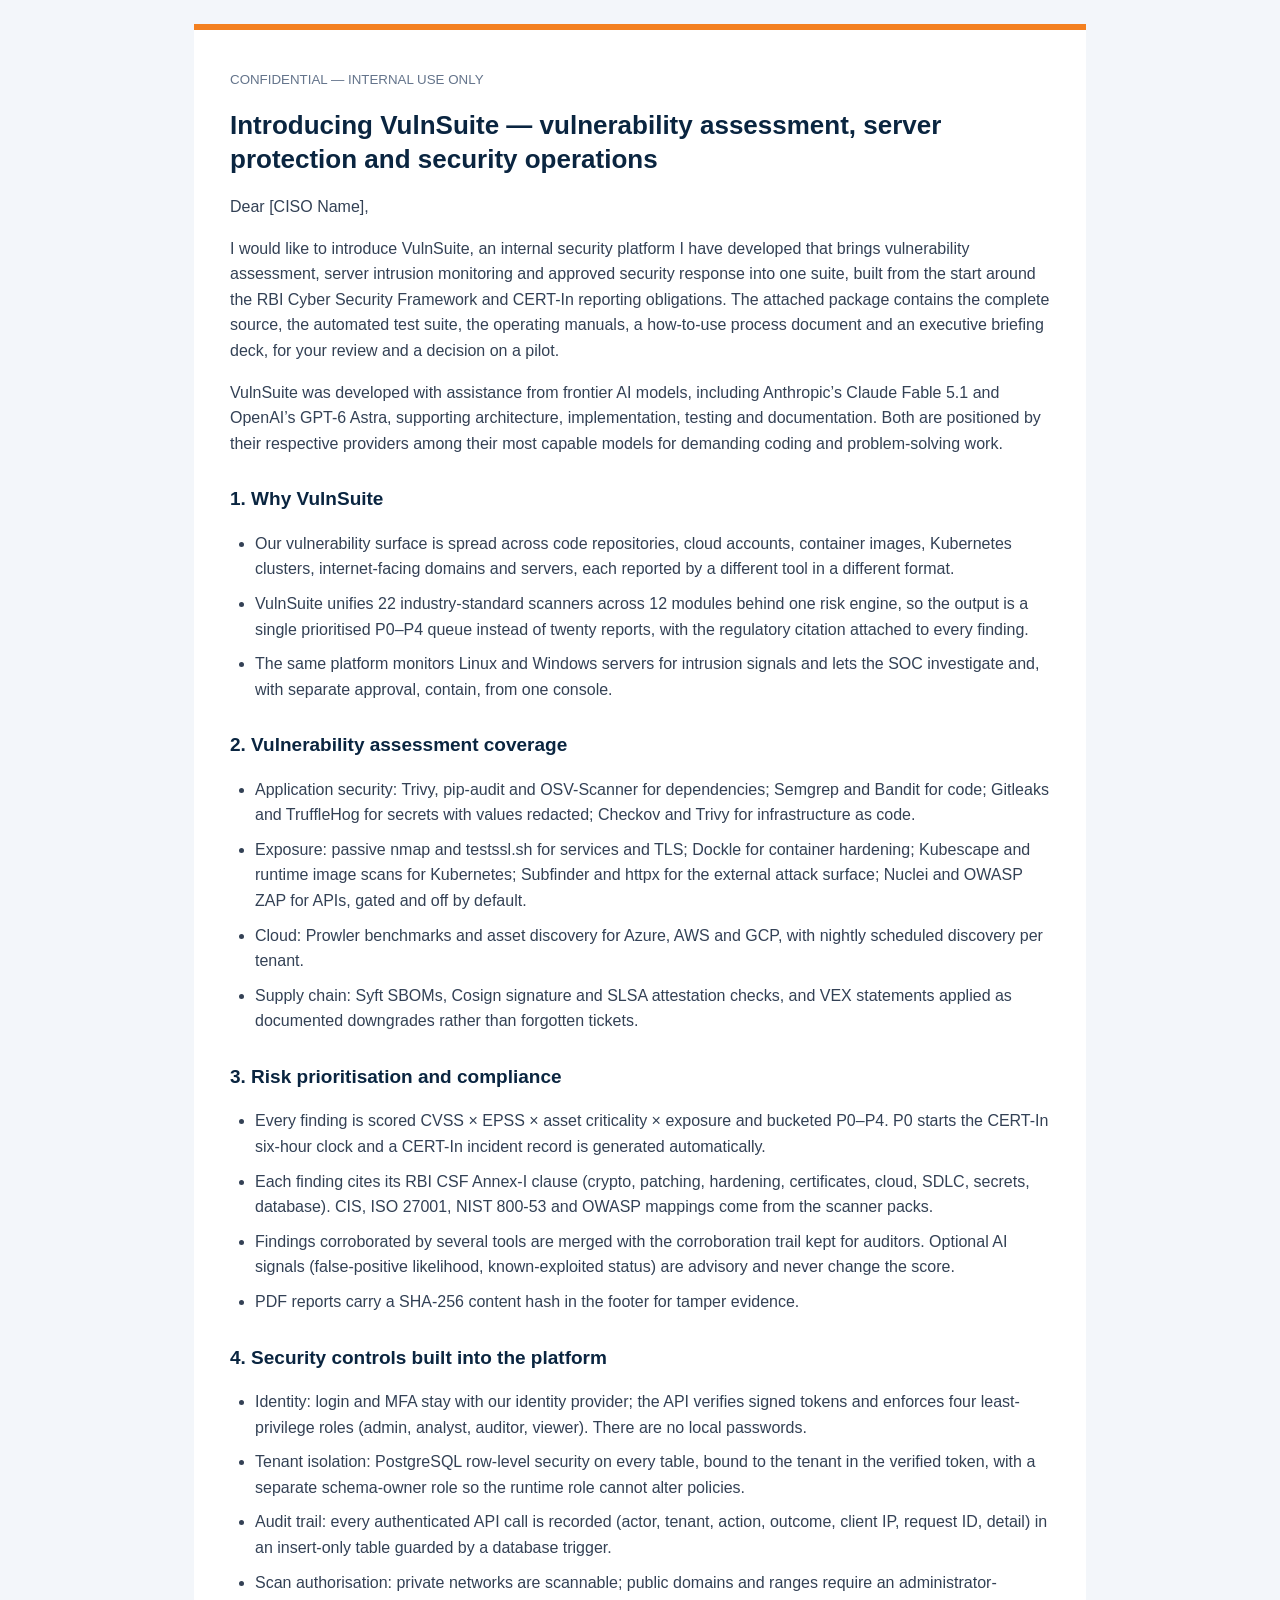
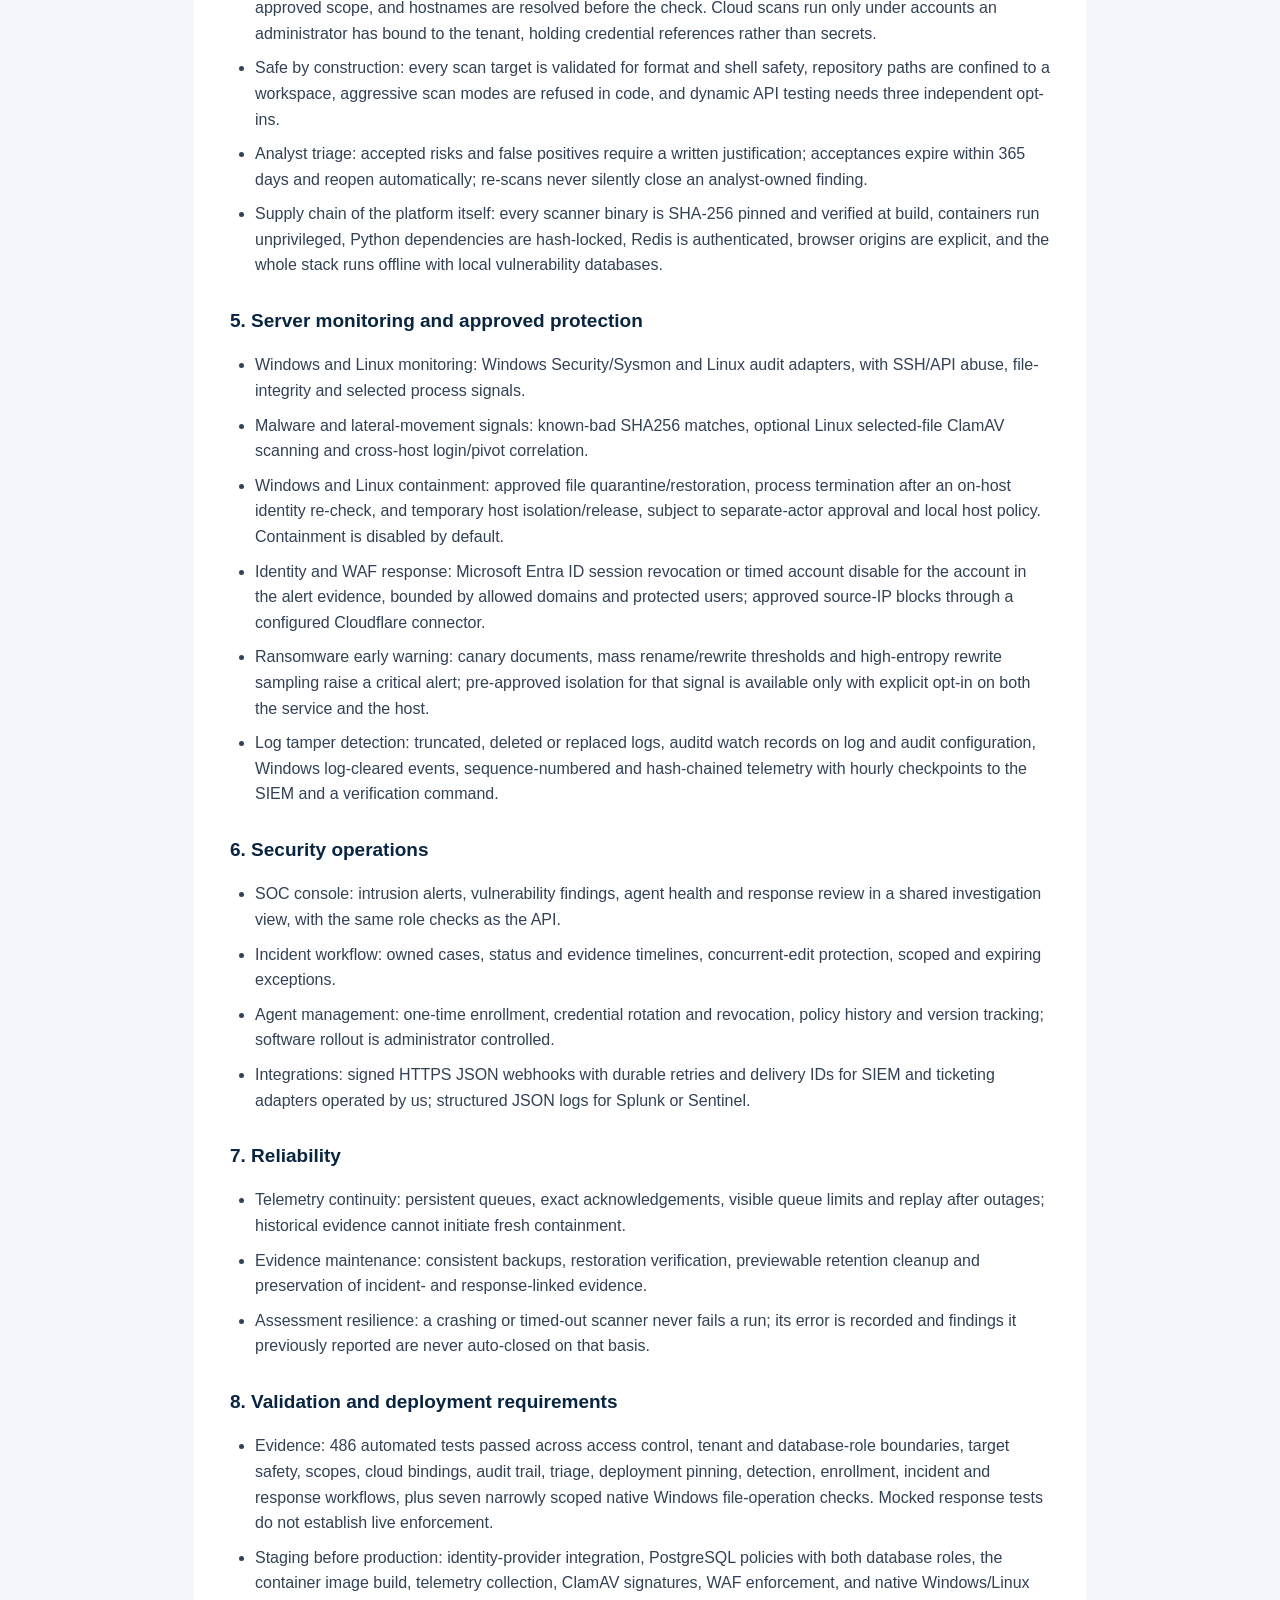
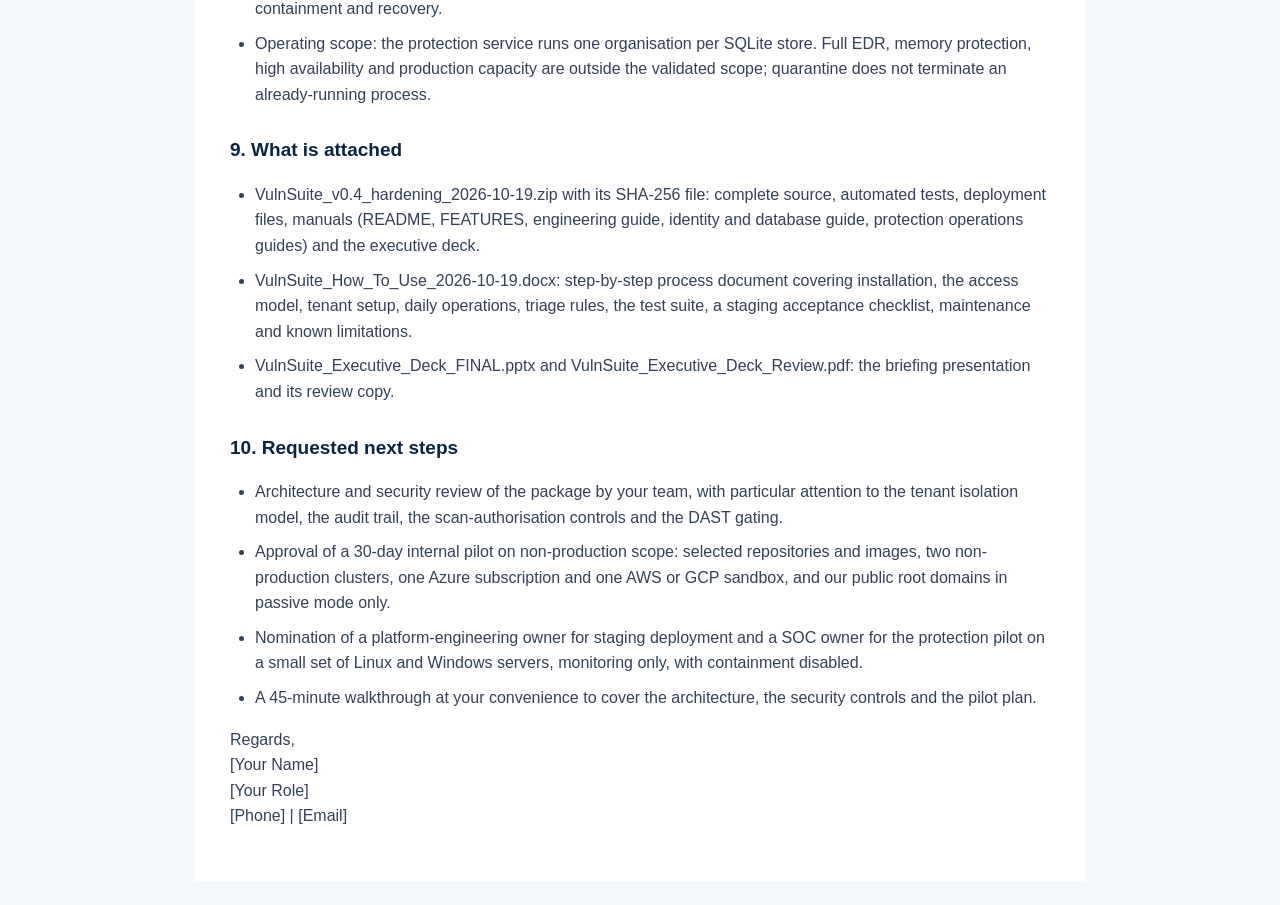
==== commit e1728380: "Document the response and evidence capabilities; refresh briefing collateral How-to: protection resp" ====
--- a/VulnSuite_Intro_Email.html
+++ b/VulnSuite_Intro_Email.html
@@ -1 +1 @@
-<!doctype html><html lang="en"><head><meta charset="utf-8"><meta name="viewport" content="width=device-width,initial-scale=1"><title>VulnSuite briefing</title><style>body{margin:0;background:#f3f6fa;color:#334155;font:16px/1.6 Arial,sans-serif}main{max-width:820px;margin:24px auto;background:white;padding:36px;border-top:6px solid #f38020}h1{color:#0a2540;font-size:26px;line-height:1.3}h2{color:#0a2540;font-size:19px;margin-top:28px}li{margin:9px 0}small{color:#64748b}ul{padding-left:25px}</style></head><body><main><small>CONFIDENTIAL — INTERNAL USE ONLY</small><h1>Introducing VulnSuite — vulnerability assessment, server protection and security operations</h1><p>Dear [CISO Name],</p><p>I would like to introduce VulnSuite, an internal security platform I have developed that brings vulnerability assessment, server intrusion monitoring and approved security response into one suite, built from the start around the RBI Cyber Security Framework and CERT-In reporting obligations. The attached package contains the complete source, the automated test suite, the operating manuals, a how-to-use process document and an executive briefing deck, for your review and a decision on a pilot.</p><p>VulnSuite was developed with assistance from frontier AI models, including Anthropic’s Claude Fable 5.1 and OpenAI’s GPT-6 Astra, supporting architecture, implementation, testing and documentation. Both are positioned by their respective providers among their most capable models for demanding coding and problem-solving work.</p><h2>1. Why VulnSuite</h2><ul><li>Our vulnerability surface is spread across code repositories, cloud accounts, container images, Kubernetes clusters, internet-facing domains and servers, each reported by a different tool in a different format.</li><li>VulnSuite unifies 22 industry-standard scanners across 12 modules behind one risk engine, so the output is a single prioritised P0–P4 queue instead of twenty reports, with the regulatory citation attached to every finding.</li><li>The same platform monitors Linux and Windows servers for intrusion signals and lets the SOC investigate and, with separate approval, contain, from one console.</li></ul><h2>2. Vulnerability assessment coverage</h2><ul><li>Application security: Trivy, pip-audit and OSV-Scanner for dependencies; Semgrep and Bandit for code; Gitleaks and TruffleHog for secrets with values redacted; Checkov and Trivy for infrastructure as code.</li><li>Exposure: passive nmap and testssl.sh for services and TLS; Dockle for container hardening; Kubescape and runtime image scans for Kubernetes; Subfinder and httpx for the external attack surface; Nuclei and OWASP ZAP for APIs, gated and off by default.</li><li>Cloud: Prowler benchmarks and asset discovery for Azure, AWS and GCP, with nightly scheduled discovery per tenant.</li><li>Supply chain: Syft SBOMs, Cosign signature and SLSA attestation checks, and VEX statements applied as documented downgrades rather than forgotten tickets.</li></ul><h2>3. Risk prioritisation and compliance</h2><ul><li>Every finding is scored CVSS × EPSS × asset criticality × exposure and bucketed P0–P4. P0 starts the CERT-In six-hour clock and a CERT-In incident record is generated automatically.</li><li>Each finding cites its RBI CSF Annex-I clause (crypto, patching, hardening, certificates, cloud, SDLC, secrets, database). CIS, ISO 27001, NIST 800-53 and OWASP mappings come from the scanner packs.</li><li>Findings corroborated by several tools are merged with the corroboration trail kept for auditors. Optional AI signals (false-positive likelihood, known-exploited status) are advisory and never change the score.</li><li>PDF reports carry a SHA-256 content hash in the footer for tamper evidence.</li></ul><h2>4. Security controls built into the platform</h2><ul><li>Identity: login and MFA stay with our identity provider; the API verifies signed tokens and enforces four least-privilege roles (admin, analyst, auditor, viewer). There are no local passwords.</li><li>Tenant isolation: PostgreSQL row-level security on every table, bound to the tenant in the verified token, with a separate schema-owner role so the runtime role cannot alter policies.</li><li>Audit trail: every authenticated API call is recorded (actor, tenant, action, outcome, client IP, request ID, detail) in an insert-only table guarded by a database trigger.</li><li>Scan authorisation: private networks are scannable; public domains and ranges require an administrator-approved scope, and hostnames are resolved before the check. Cloud scans run only under accounts an administrator has bound to the tenant, holding credential references rather than secrets.</li><li>Safe by construction: every scan target is validated for format and shell safety, repository paths are confined to a workspace, aggressive scan modes are refused in code, and dynamic API testing needs three independent opt-ins.</li><li>Analyst triage: accepted risks and false positives require a written justification; acceptances expire within 365 days and reopen automatically; re-scans never silently close an analyst-owned finding.</li><li>Supply chain of the platform itself: every scanner binary is SHA-256 pinned and verified at build, containers run unprivileged, Python dependencies are hash-locked, Redis is authenticated, browser origins are explicit, and the whole stack runs offline with local vulnerability databases.</li></ul><h2>5. Server monitoring and approved protection</h2><ul><li>Windows and Linux monitoring: Windows Security/Sysmon and Linux audit adapters, with SSH/API abuse, file-integrity and selected process signals.</li><li>Malware and lateral-movement signals: known-bad SHA256 matches, optional Linux selected-file ClamAV scanning and cross-host login/pivot correlation.</li><li>Windows and Linux containment: approved file quarantine/restoration and temporary host isolation/release, subject to separate-actor approval and local host policy. Containment is disabled by default.</li><li>WAF integration: ModSecurity/OWASP CRS templates and sanitised telemetry, plus approved source-IP blocks through a configured Cloudflare connector.</li></ul><h2>6. Security operations</h2><ul><li>SOC console: intrusion alerts, vulnerability findings, agent health and response review in a shared investigation view, with the same role checks as the API.</li><li>Incident workflow: owned cases, status and evidence timelines, concurrent-edit protection, scoped and expiring exceptions.</li><li>Agent management: one-time enrollment, credential rotation and revocation, policy history and version tracking; software rollout is administrator controlled.</li><li>Integrations: signed HTTPS JSON webhooks with durable retries and delivery IDs for SIEM and ticketing adapters operated by us; structured JSON logs for Splunk or Sentinel.</li></ul><h2>7. Reliability</h2><ul><li>Telemetry continuity: persistent queues, exact acknowledgements, visible queue limits and replay after outages; historical evidence cannot initiate fresh containment.</li><li>Evidence maintenance: consistent backups, restoration verification, previewable retention cleanup and preservation of incident- and response-linked evidence.</li><li>Assessment resilience: a crashing or timed-out scanner never fails a run; its error is recorded and findings it previously reported are never auto-closed on that basis.</li></ul><h2>8. Validation and deployment requirements</h2><ul><li>Evidence: 442 automated tests passed across access control, tenant and database-role boundaries, target safety, scopes, cloud bindings, audit trail, triage, deployment pinning, detection, enrollment, incident and response workflows, plus seven narrowly scoped native Windows file-operation checks. Mocked response tests do not establish live enforcement.</li><li>Staging before production: identity-provider integration, PostgreSQL policies with both database roles, the container image build, telemetry collection, ClamAV signatures, WAF enforcement, and native Windows/Linux containment and recovery.</li><li>Operating scope: the protection service runs one organisation per SQLite store. Full EDR, memory protection, high availability and production capacity are outside the validated scope; quarantine does not terminate an already-running process.</li></ul><h2>9. What is attached</h2><ul><li>VulnSuite_v0.4_hardening_2026-10-19.zip with its SHA-256 file: complete source, automated tests, deployment files, manuals (README, FEATURES, engineering guide, identity and database guide, protection operations guides) and the executive deck.</li><li>VulnSuite_How_To_Use_2026-10-19.docx: step-by-step process document covering installation, the access model, tenant setup, daily operations, triage rules, the test suite, a staging acceptance checklist, maintenance and known limitations.</li><li>VulnSuite_Executive_Deck_FINAL.pptx and VulnSuite_Executive_Deck_Review.pdf: the briefing presentation and its review copy.</li></ul><h2>10. Requested next steps</h2><ul><li>Architecture and security review of the package by your team, with particular attention to the tenant isolation model, the audit trail, the scan-authorisation controls and the DAST gating.</li><li>Approval of a 30-day internal pilot on non-production scope: selected repositories and images, two non-production clusters, one Azure subscription and one AWS or GCP sandbox, and our public root domains in passive mode only.</li><li>Nomination of a platform-engineering owner for staging deployment and a SOC owner for the protection pilot on a small set of Linux and Windows servers, monitoring only, with containment disabled.</li><li>A 45-minute walkthrough at your convenience to cover the architecture, the security controls and the pilot plan.</li></ul><p>Regards,<br>[Your Name]<br>[Your Role]<br>[Phone] | [Email]</p></main></body></html>+<!doctype html><html lang="en"><head><meta charset="utf-8"><meta name="viewport" content="width=device-width,initial-scale=1"><title>VulnSuite briefing</title><style>body{margin:0;background:#f3f6fa;color:#334155;font:16px/1.6 Arial,sans-serif}main{max-width:820px;margin:24px auto;background:white;padding:36px;border-top:6px solid #f38020}h1{color:#0a2540;font-size:26px;line-height:1.3}h2{color:#0a2540;font-size:19px;margin-top:28px}li{margin:9px 0}small{color:#64748b}ul{padding-left:25px}</style></head><body><main><small>CONFIDENTIAL — INTERNAL USE ONLY</small><h1>Introducing VulnSuite — vulnerability assessment, server protection and security operations</h1><p>Dear [CISO Name],</p><p>I would like to introduce VulnSuite, an internal security platform I have developed that brings vulnerability assessment, server intrusion monitoring and approved security response into one suite, built from the start around the RBI Cyber Security Framework and CERT-In reporting obligations. The attached package contains the complete source, the automated test suite, the operating manuals, a how-to-use process document and an executive briefing deck, for your review and a decision on a pilot.</p><p>VulnSuite was developed with assistance from frontier AI models, including Anthropic’s Claude Fable 5.1 and OpenAI’s GPT-6 Astra, supporting architecture, implementation, testing and documentation. Both are positioned by their respective providers among their most capable models for demanding coding and problem-solving work.</p><h2>1. Why VulnSuite</h2><ul><li>Our vulnerability surface is spread across code repositories, cloud accounts, container images, Kubernetes clusters, internet-facing domains and servers, each reported by a different tool in a different format.</li><li>VulnSuite unifies 22 industry-standard scanners across 12 modules behind one risk engine, so the output is a single prioritised P0–P4 queue instead of twenty reports, with the regulatory citation attached to every finding.</li><li>The same platform monitors Linux and Windows servers for intrusion signals and lets the SOC investigate and, with separate approval, contain, from one console.</li></ul><h2>2. Vulnerability assessment coverage</h2><ul><li>Application security: Trivy, pip-audit and OSV-Scanner for dependencies; Semgrep and Bandit for code; Gitleaks and TruffleHog for secrets with values redacted; Checkov and Trivy for infrastructure as code.</li><li>Exposure: passive nmap and testssl.sh for services and TLS; Dockle for container hardening; Kubescape and runtime image scans for Kubernetes; Subfinder and httpx for the external attack surface; Nuclei and OWASP ZAP for APIs, gated and off by default.</li><li>Cloud: Prowler benchmarks and asset discovery for Azure, AWS and GCP, with nightly scheduled discovery per tenant.</li><li>Supply chain: Syft SBOMs, Cosign signature and SLSA attestation checks, and VEX statements applied as documented downgrades rather than forgotten tickets.</li></ul><h2>3. Risk prioritisation and compliance</h2><ul><li>Every finding is scored CVSS × EPSS × asset criticality × exposure and bucketed P0–P4. P0 starts the CERT-In six-hour clock and a CERT-In incident record is generated automatically.</li><li>Each finding cites its RBI CSF Annex-I clause (crypto, patching, hardening, certificates, cloud, SDLC, secrets, database). CIS, ISO 27001, NIST 800-53 and OWASP mappings come from the scanner packs.</li><li>Findings corroborated by several tools are merged with the corroboration trail kept for auditors. Optional AI signals (false-positive likelihood, known-exploited status) are advisory and never change the score.</li><li>PDF reports carry a SHA-256 content hash in the footer for tamper evidence.</li></ul><h2>4. Security controls built into the platform</h2><ul><li>Identity: login and MFA stay with our identity provider; the API verifies signed tokens and enforces four least-privilege roles (admin, analyst, auditor, viewer). There are no local passwords.</li><li>Tenant isolation: PostgreSQL row-level security on every table, bound to the tenant in the verified token, with a separate schema-owner role so the runtime role cannot alter policies.</li><li>Audit trail: every authenticated API call is recorded (actor, tenant, action, outcome, client IP, request ID, detail) in an insert-only table guarded by a database trigger.</li><li>Scan authorisation: private networks are scannable; public domains and ranges require an administrator-approved scope, and hostnames are resolved before the check. Cloud scans run only under accounts an administrator has bound to the tenant, holding credential references rather than secrets.</li><li>Safe by construction: every scan target is validated for format and shell safety, repository paths are confined to a workspace, aggressive scan modes are refused in code, and dynamic API testing needs three independent opt-ins.</li><li>Analyst triage: accepted risks and false positives require a written justification; acceptances expire within 365 days and reopen automatically; re-scans never silently close an analyst-owned finding.</li><li>Supply chain of the platform itself: every scanner binary is SHA-256 pinned and verified at build, containers run unprivileged, Python dependencies are hash-locked, Redis is authenticated, browser origins are explicit, and the whole stack runs offline with local vulnerability databases.</li></ul><h2>5. Server monitoring and approved protection</h2><ul><li>Windows and Linux monitoring: Windows Security/Sysmon and Linux audit adapters, with SSH/API abuse, file-integrity and selected process signals.</li><li>Malware and lateral-movement signals: known-bad SHA256 matches, optional Linux selected-file ClamAV scanning and cross-host login/pivot correlation.</li><li>Windows and Linux containment: approved file quarantine/restoration, process termination after an on-host identity re-check, and temporary host isolation/release, subject to separate-actor approval and local host policy. Containment is disabled by default.</li><li>Identity and WAF response: Microsoft Entra ID session revocation or timed account disable for the account in the alert evidence, bounded by allowed domains and protected users; approved source-IP blocks through a configured Cloudflare connector.</li><li>Ransomware early warning: canary documents, mass rename/rewrite thresholds and high-entropy rewrite sampling raise a critical alert; pre-approved isolation for that signal is available only with explicit opt-in on both the service and the host.</li><li>Log tamper detection: truncated, deleted or replaced logs, auditd watch records on log and audit configuration, Windows log-cleared events, sequence-numbered and hash-chained telemetry with hourly checkpoints to the SIEM and a verification command.</li></ul><h2>6. Security operations</h2><ul><li>SOC console: intrusion alerts, vulnerability findings, agent health and response review in a shared investigation view, with the same role checks as the API.</li><li>Incident workflow: owned cases, status and evidence timelines, concurrent-edit protection, scoped and expiring exceptions.</li><li>Agent management: one-time enrollment, credential rotation and revocation, policy history and version tracking; software rollout is administrator controlled.</li><li>Integrations: signed HTTPS JSON webhooks with durable retries and delivery IDs for SIEM and ticketing adapters operated by us; structured JSON logs for Splunk or Sentinel.</li></ul><h2>7. Reliability</h2><ul><li>Telemetry continuity: persistent queues, exact acknowledgements, visible queue limits and replay after outages; historical evidence cannot initiate fresh containment.</li><li>Evidence maintenance: consistent backups, restoration verification, previewable retention cleanup and preservation of incident- and response-linked evidence.</li><li>Assessment resilience: a crashing or timed-out scanner never fails a run; its error is recorded and findings it previously reported are never auto-closed on that basis.</li></ul><h2>8. Validation and deployment requirements</h2><ul><li>Evidence: 486 automated tests passed across access control, tenant and database-role boundaries, target safety, scopes, cloud bindings, audit trail, triage, deployment pinning, detection, enrollment, incident and response workflows, plus seven narrowly scoped native Windows file-operation checks. Mocked response tests do not establish live enforcement.</li><li>Staging before production: identity-provider integration, PostgreSQL policies with both database roles, the container image build, telemetry collection, ClamAV signatures, WAF enforcement, and native Windows/Linux containment and recovery.</li><li>Operating scope: the protection service runs one organisation per SQLite store. Full EDR, memory protection, high availability and production capacity are outside the validated scope; quarantine does not terminate an already-running process.</li></ul><h2>9. What is attached</h2><ul><li>VulnSuite_v0.4_hardening_2026-10-19.zip with its SHA-256 file: complete source, automated tests, deployment files, manuals (README, FEATURES, engineering guide, identity and database guide, protection operations guides) and the executive deck.</li><li>VulnSuite_How_To_Use_2026-10-19.docx: step-by-step process document covering installation, the access model, tenant setup, daily operations, triage rules, the test suite, a staging acceptance checklist, maintenance and known limitations.</li><li>VulnSuite_Executive_Deck_FINAL.pptx and VulnSuite_Executive_Deck_Review.pdf: the briefing presentation and its review copy.</li></ul><h2>10. Requested next steps</h2><ul><li>Architecture and security review of the package by your team, with particular attention to the tenant isolation model, the audit trail, the scan-authorisation controls and the DAST gating.</li><li>Approval of a 30-day internal pilot on non-production scope: selected repositories and images, two non-production clusters, one Azure subscription and one AWS or GCP sandbox, and our public root domains in passive mode only.</li><li>Nomination of a platform-engineering owner for staging deployment and a SOC owner for the protection pilot on a small set of Linux and Windows servers, monitoring only, with containment disabled.</li><li>A 45-minute walkthrough at your convenience to cover the architecture, the security controls and the pilot plan.</li></ul><p>Regards,<br>[Your Name]<br>[Your Role]<br>[Phone] | [Email]</p></main></body></html>
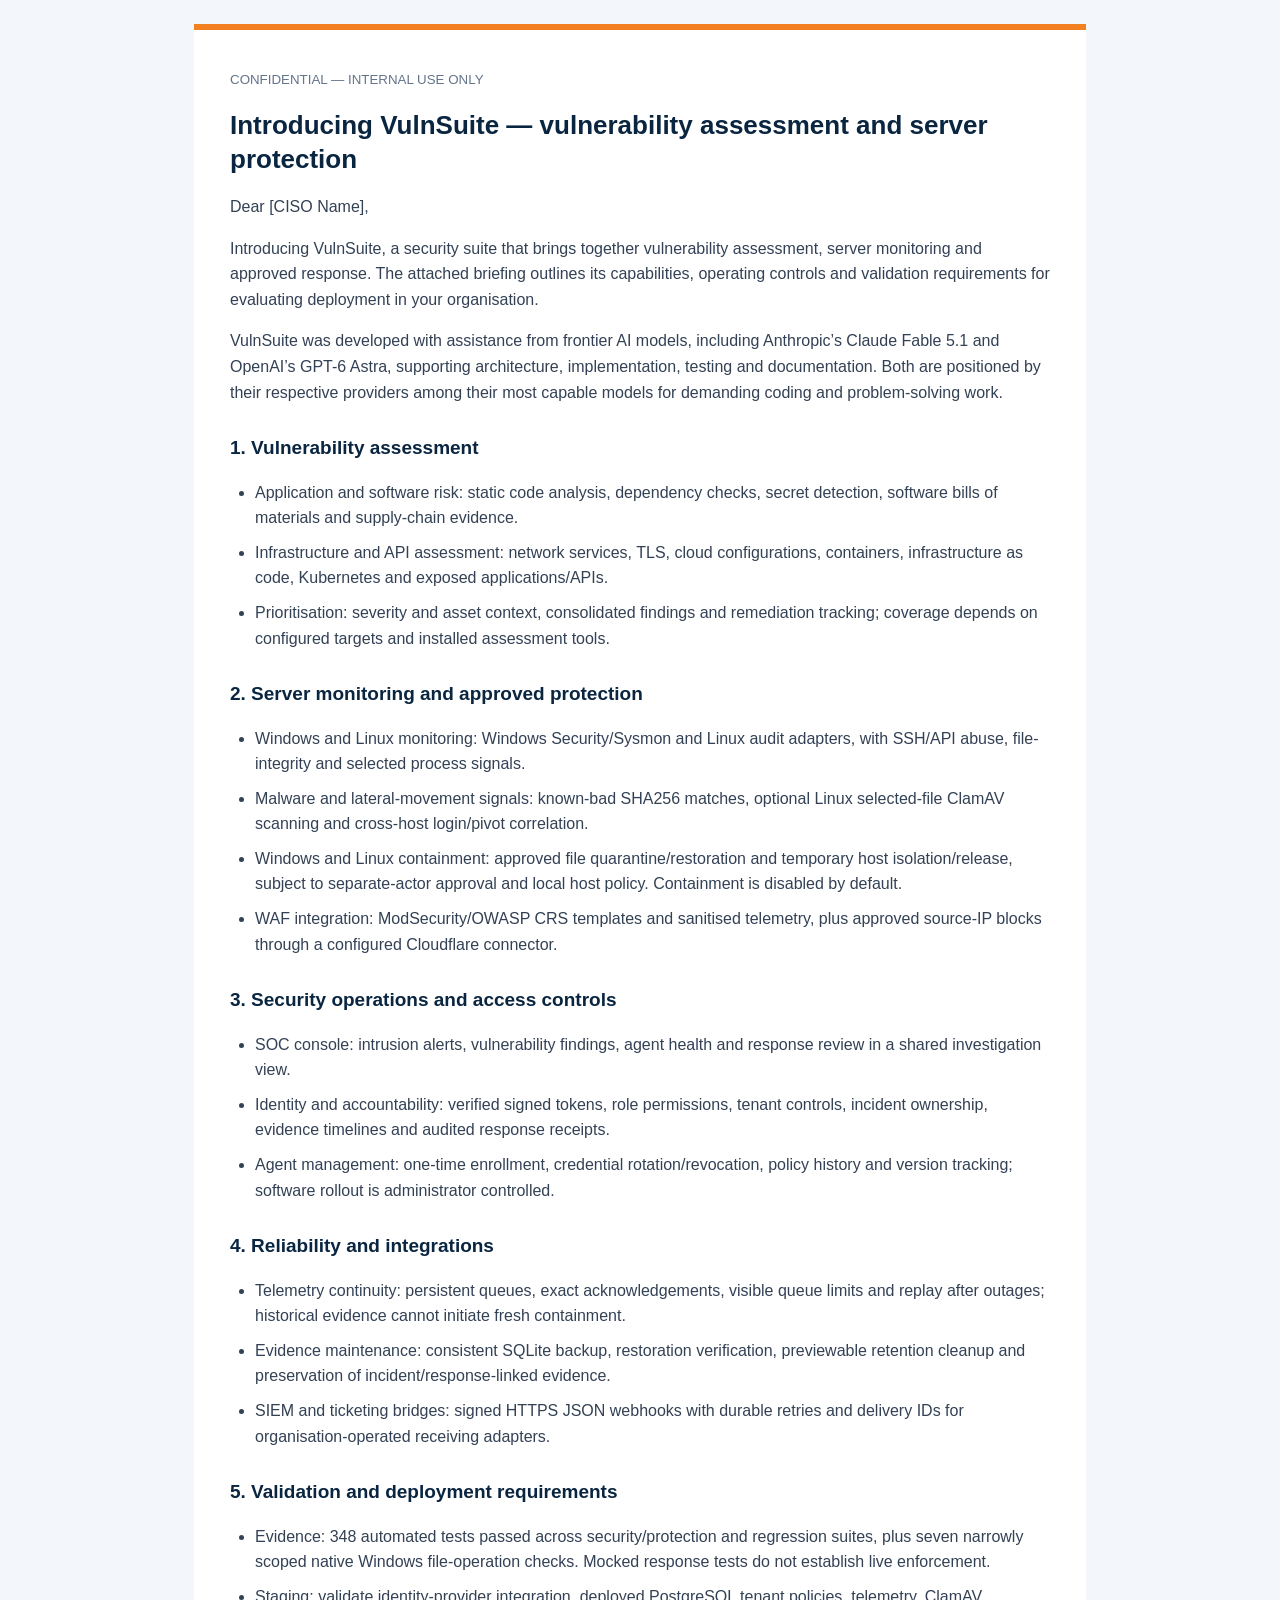
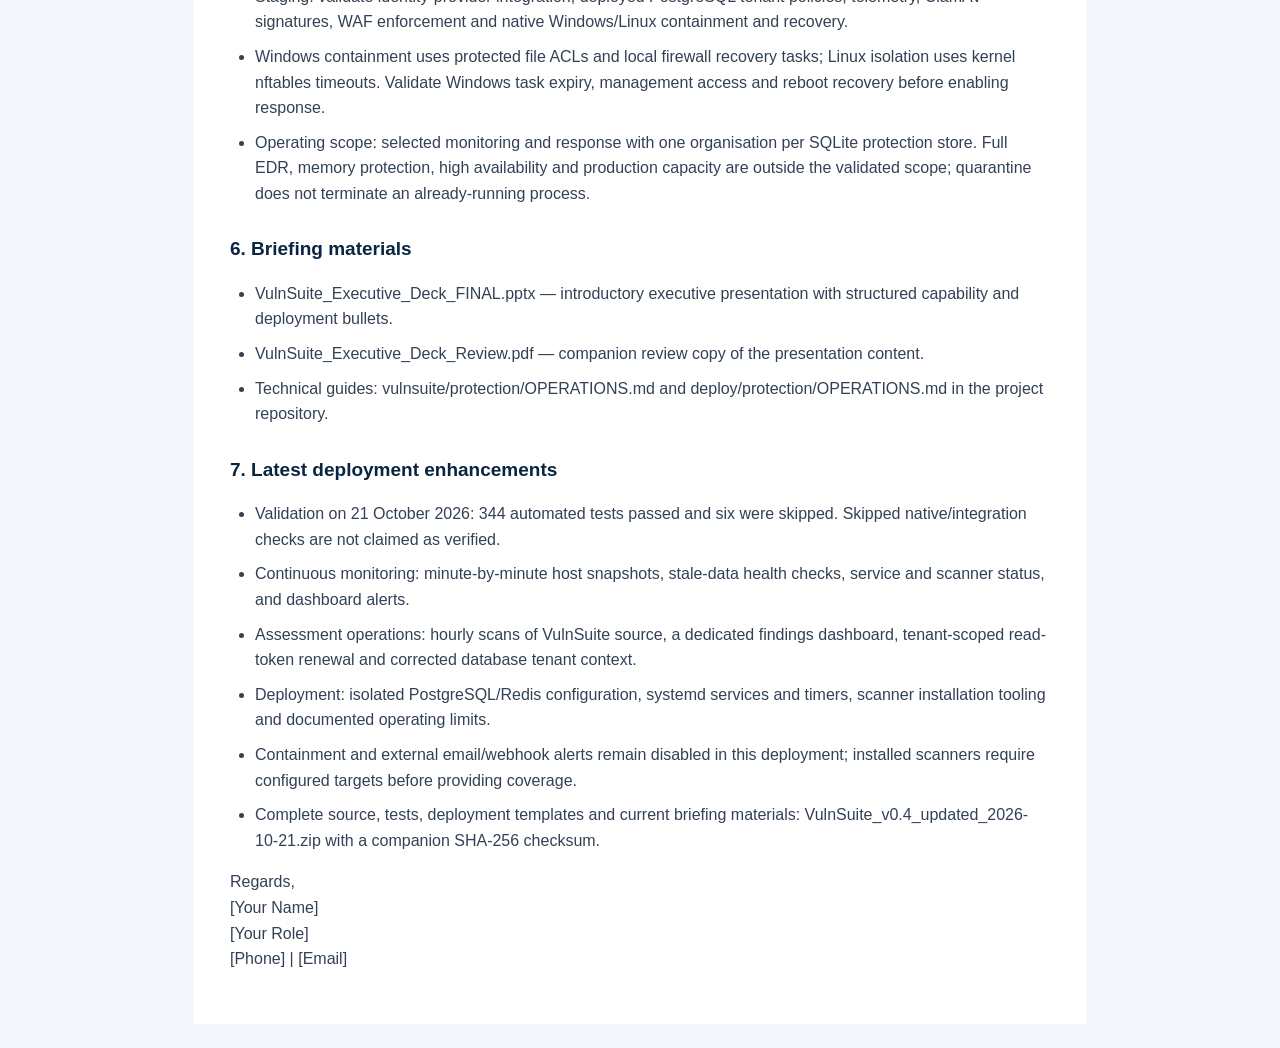
==== commit af3606a6: "Package current monitoring and deployment enhancements with updated briefing" ====
--- a/VulnSuite_Intro_Email.html
+++ b/VulnSuite_Intro_Email.html
@@ -1 +1 @@
-<!doctype html><html lang="en"><head><meta charset="utf-8"><meta name="viewport" content="width=device-width,initial-scale=1"><title>VulnSuite briefing</title><style>body{margin:0;background:#f3f6fa;color:#334155;font:16px/1.6 Arial,sans-serif}main{max-width:820px;margin:24px auto;background:white;padding:36px;border-top:6px solid #f38020}h1{color:#0a2540;font-size:26px;line-height:1.3}h2{color:#0a2540;font-size:19px;margin-top:28px}li{margin:9px 0}small{color:#64748b}ul{padding-left:25px}</style></head><body><main><small>CONFIDENTIAL — INTERNAL USE ONLY</small><h1>Introducing VulnSuite — vulnerability assessment, server protection and security operations</h1><p>Dear [CISO Name],</p><p>I would like to introduce VulnSuite, an internal security platform I have developed that brings vulnerability assessment, server intrusion monitoring and approved security response into one suite, built from the start around the RBI Cyber Security Framework and CERT-In reporting obligations. The attached package contains the complete source, the automated test suite, the operating manuals, a how-to-use process document and an executive briefing deck, for your review and a decision on a pilot.</p><p>VulnSuite was developed with assistance from frontier AI models, including Anthropic’s Claude Fable 5.1 and OpenAI’s GPT-6 Astra, supporting architecture, implementation, testing and documentation. Both are positioned by their respective providers among their most capable models for demanding coding and problem-solving work.</p><h2>1. Why VulnSuite</h2><ul><li>Our vulnerability surface is spread across code repositories, cloud accounts, container images, Kubernetes clusters, internet-facing domains and servers, each reported by a different tool in a different format.</li><li>VulnSuite unifies 22 industry-standard scanners across 12 modules behind one risk engine, so the output is a single prioritised P0–P4 queue instead of twenty reports, with the regulatory citation attached to every finding.</li><li>The same platform monitors Linux and Windows servers for intrusion signals and lets the SOC investigate and, with separate approval, contain, from one console.</li></ul><h2>2. Vulnerability assessment coverage</h2><ul><li>Application security: Trivy, pip-audit and OSV-Scanner for dependencies; Semgrep and Bandit for code; Gitleaks and TruffleHog for secrets with values redacted; Checkov and Trivy for infrastructure as code.</li><li>Exposure: passive nmap and testssl.sh for services and TLS; Dockle for container hardening; Kubescape and runtime image scans for Kubernetes; Subfinder and httpx for the external attack surface; Nuclei and OWASP ZAP for APIs, gated and off by default.</li><li>Cloud: Prowler benchmarks and asset discovery for Azure, AWS and GCP, with nightly scheduled discovery per tenant.</li><li>Supply chain: Syft SBOMs, Cosign signature and SLSA attestation checks, and VEX statements applied as documented downgrades rather than forgotten tickets.</li></ul><h2>3. Risk prioritisation and compliance</h2><ul><li>Every finding is scored CVSS × EPSS × asset criticality × exposure and bucketed P0–P4. P0 starts the CERT-In six-hour clock and a CERT-In incident record is generated automatically.</li><li>Each finding cites its RBI CSF Annex-I clause (crypto, patching, hardening, certificates, cloud, SDLC, secrets, database). CIS, ISO 27001, NIST 800-53 and OWASP mappings come from the scanner packs.</li><li>Findings corroborated by several tools are merged with the corroboration trail kept for auditors. Optional AI signals (false-positive likelihood, known-exploited status) are advisory and never change the score.</li><li>PDF reports carry a SHA-256 content hash in the footer for tamper evidence.</li></ul><h2>4. Security controls built into the platform</h2><ul><li>Identity: login and MFA stay with our identity provider; the API verifies signed tokens and enforces four least-privilege roles (admin, analyst, auditor, viewer). There are no local passwords.</li><li>Tenant isolation: PostgreSQL row-level security on every table, bound to the tenant in the verified token, with a separate schema-owner role so the runtime role cannot alter policies.</li><li>Audit trail: every authenticated API call is recorded (actor, tenant, action, outcome, client IP, request ID, detail) in an insert-only table guarded by a database trigger.</li><li>Scan authorisation: private networks are scannable; public domains and ranges require an administrator-approved scope, and hostnames are resolved before the check. Cloud scans run only under accounts an administrator has bound to the tenant, holding credential references rather than secrets.</li><li>Safe by construction: every scan target is validated for format and shell safety, repository paths are confined to a workspace, aggressive scan modes are refused in code, and dynamic API testing needs three independent opt-ins.</li><li>Analyst triage: accepted risks and false positives require a written justification; acceptances expire within 365 days and reopen automatically; re-scans never silently close an analyst-owned finding.</li><li>Supply chain of the platform itself: every scanner binary is SHA-256 pinned and verified at build, containers run unprivileged, Python dependencies are hash-locked, Redis is authenticated, browser origins are explicit, and the whole stack runs offline with local vulnerability databases.</li></ul><h2>5. Server monitoring and approved protection</h2><ul><li>Windows and Linux monitoring: Windows Security/Sysmon and Linux audit adapters, with SSH/API abuse, file-integrity and selected process signals.</li><li>Malware and lateral-movement signals: known-bad SHA256 matches, optional Linux selected-file ClamAV scanning and cross-host login/pivot correlation.</li><li>Windows and Linux containment: approved file quarantine/restoration, process termination after an on-host identity re-check, and temporary host isolation/release, subject to separate-actor approval and local host policy. Containment is disabled by default.</li><li>Identity and WAF response: Microsoft Entra ID session revocation or timed account disable for the account in the alert evidence, bounded by allowed domains and protected users; approved source-IP blocks through a configured Cloudflare connector.</li><li>Ransomware early warning: canary documents, mass rename/rewrite thresholds and high-entropy rewrite sampling raise a critical alert; pre-approved isolation for that signal is available only with explicit opt-in on both the service and the host.</li><li>Log tamper detection: truncated, deleted or replaced logs, auditd watch records on log and audit configuration, Windows log-cleared events, sequence-numbered and hash-chained telemetry with hourly checkpoints to the SIEM and a verification command.</li></ul><h2>6. Security operations</h2><ul><li>SOC console: intrusion alerts, vulnerability findings, agent health and response review in a shared investigation view, with the same role checks as the API.</li><li>Incident workflow: owned cases, status and evidence timelines, concurrent-edit protection, scoped and expiring exceptions.</li><li>Agent management: one-time enrollment, credential rotation and revocation, policy history and version tracking; software rollout is administrator controlled.</li><li>Integrations: signed HTTPS JSON webhooks with durable retries and delivery IDs for SIEM and ticketing adapters operated by us; structured JSON logs for Splunk or Sentinel.</li></ul><h2>7. Reliability</h2><ul><li>Telemetry continuity: persistent queues, exact acknowledgements, visible queue limits and replay after outages; historical evidence cannot initiate fresh containment.</li><li>Evidence maintenance: consistent backups, restoration verification, previewable retention cleanup and preservation of incident- and response-linked evidence.</li><li>Assessment resilience: a crashing or timed-out scanner never fails a run; its error is recorded and findings it previously reported are never auto-closed on that basis.</li></ul><h2>8. Validation and deployment requirements</h2><ul><li>Evidence: 486 automated tests passed across access control, tenant and database-role boundaries, target safety, scopes, cloud bindings, audit trail, triage, deployment pinning, detection, enrollment, incident and response workflows, plus seven narrowly scoped native Windows file-operation checks. Mocked response tests do not establish live enforcement.</li><li>Staging before production: identity-provider integration, PostgreSQL policies with both database roles, the container image build, telemetry collection, ClamAV signatures, WAF enforcement, and native Windows/Linux containment and recovery.</li><li>Operating scope: the protection service runs one organisation per SQLite store. Full EDR, memory protection, high availability and production capacity are outside the validated scope; quarantine does not terminate an already-running process.</li></ul><h2>9. What is attached</h2><ul><li>VulnSuite_v0.4_hardening_2026-10-19.zip with its SHA-256 file: complete source, automated tests, deployment files, manuals (README, FEATURES, engineering guide, identity and database guide, protection operations guides) and the executive deck.</li><li>VulnSuite_How_To_Use_2026-10-19.docx: step-by-step process document covering installation, the access model, tenant setup, daily operations, triage rules, the test suite, a staging acceptance checklist, maintenance and known limitations.</li><li>VulnSuite_Executive_Deck_FINAL.pptx and VulnSuite_Executive_Deck_Review.pdf: the briefing presentation and its review copy.</li></ul><h2>10. Requested next steps</h2><ul><li>Architecture and security review of the package by your team, with particular attention to the tenant isolation model, the audit trail, the scan-authorisation controls and the DAST gating.</li><li>Approval of a 30-day internal pilot on non-production scope: selected repositories and images, two non-production clusters, one Azure subscription and one AWS or GCP sandbox, and our public root domains in passive mode only.</li><li>Nomination of a platform-engineering owner for staging deployment and a SOC owner for the protection pilot on a small set of Linux and Windows servers, monitoring only, with containment disabled.</li><li>A 45-minute walkthrough at your convenience to cover the architecture, the security controls and the pilot plan.</li></ul><p>Regards,<br>[Your Name]<br>[Your Role]<br>[Phone] | [Email]</p></main></body></html>+<!doctype html><html lang="en"><head><meta charset="utf-8"><meta name="viewport" content="width=device-width,initial-scale=1"><title>VulnSuite briefing</title><style>body{margin:0;background:#f3f6fa;color:#334155;font:16px/1.6 Arial,sans-serif}main{max-width:820px;margin:24px auto;background:white;padding:36px;border-top:6px solid #f38020}h1{color:#0a2540;font-size:26px;line-height:1.3}h2{color:#0a2540;font-size:19px;margin-top:28px}li{margin:9px 0}small{color:#64748b}ul{padding-left:25px}</style></head><body><main><small>CONFIDENTIAL — INTERNAL USE ONLY</small><h1>Introducing VulnSuite — vulnerability assessment and server protection</h1><p>Dear [CISO Name],</p><p>Introducing VulnSuite, a security suite that brings together vulnerability assessment, server monitoring and approved response. The attached briefing outlines its capabilities, operating controls and validation requirements for evaluating deployment in your organisation.</p><p>VulnSuite was developed with assistance from frontier AI models, including Anthropic’s Claude Fable 5.1 and OpenAI’s GPT-6 Astra, supporting architecture, implementation, testing and documentation. Both are positioned by their respective providers among their most capable models for demanding coding and problem-solving work.</p><h2>1. Vulnerability assessment</h2><ul><li>Application and software risk: static code analysis, dependency checks, secret detection, software bills of materials and supply-chain evidence.</li><li>Infrastructure and API assessment: network services, TLS, cloud configurations, containers, infrastructure as code, Kubernetes and exposed applications/APIs.</li><li>Prioritisation: severity and asset context, consolidated findings and remediation tracking; coverage depends on configured targets and installed assessment tools.</li></ul><h2>2. Server monitoring and approved protection</h2><ul><li>Windows and Linux monitoring: Windows Security/Sysmon and Linux audit adapters, with SSH/API abuse, file-integrity and selected process signals.</li><li>Malware and lateral-movement signals: known-bad SHA256 matches, optional Linux selected-file ClamAV scanning and cross-host login/pivot correlation.</li><li>Windows and Linux containment: approved file quarantine/restoration and temporary host isolation/release, subject to separate-actor approval and local host policy. Containment is disabled by default.</li><li>WAF integration: ModSecurity/OWASP CRS templates and sanitised telemetry, plus approved source-IP blocks through a configured Cloudflare connector.</li></ul><h2>3. Security operations and access controls</h2><ul><li>SOC console: intrusion alerts, vulnerability findings, agent health and response review in a shared investigation view.</li><li>Identity and accountability: verified signed tokens, role permissions, tenant controls, incident ownership, evidence timelines and audited response receipts.</li><li>Agent management: one-time enrollment, credential rotation/revocation, policy history and version tracking; software rollout is administrator controlled.</li></ul><h2>4. Reliability and integrations</h2><ul><li>Telemetry continuity: persistent queues, exact acknowledgements, visible queue limits and replay after outages; historical evidence cannot initiate fresh containment.</li><li>Evidence maintenance: consistent SQLite backup, restoration verification, previewable retention cleanup and preservation of incident/response-linked evidence.</li><li>SIEM and ticketing bridges: signed HTTPS JSON webhooks with durable retries and delivery IDs for organisation-operated receiving adapters.</li></ul><h2>5. Validation and deployment requirements</h2><ul><li>Evidence: 348 automated tests passed across security/protection and regression suites, plus seven narrowly scoped native Windows file-operation checks. Mocked response tests do not establish live enforcement.</li><li>Staging: validate identity-provider integration, deployed PostgreSQL tenant policies, telemetry, ClamAV signatures, WAF enforcement and native Windows/Linux containment and recovery.</li><li>Windows containment uses protected file ACLs and local firewall recovery tasks; Linux isolation uses kernel nftables timeouts. Validate Windows task expiry, management access and reboot recovery before enabling response.</li><li>Operating scope: selected monitoring and response with one organisation per SQLite protection store. Full EDR, memory protection, high availability and production capacity are outside the validated scope; quarantine does not terminate an already-running process.</li></ul><h2>6. Briefing materials</h2><ul><li>VulnSuite_Executive_Deck_FINAL.pptx — introductory executive presentation with structured capability and deployment bullets.</li><li>VulnSuite_Executive_Deck_Review.pdf — companion review copy of the presentation content.</li><li>Technical guides: vulnsuite/protection/OPERATIONS.md and deploy/protection/OPERATIONS.md in the project repository.</li></ul><h2>7. Latest deployment enhancements</h2><ul><li>Validation on 21 October 2026: 344 automated tests passed and six were skipped. Skipped native/integration checks are not claimed as verified.</li><li>Continuous monitoring: minute-by-minute host snapshots, stale-data health checks, service and scanner status, and dashboard alerts.</li><li>Assessment operations: hourly scans of VulnSuite source, a dedicated findings dashboard, tenant-scoped read-token renewal and corrected database tenant context.</li><li>Deployment: isolated PostgreSQL/Redis configuration, systemd services and timers, scanner installation tooling and documented operating limits.</li><li>Containment and external email/webhook alerts remain disabled in this deployment; installed scanners require configured targets before providing coverage.</li><li>Complete source, tests, deployment templates and current briefing materials: VulnSuite_v0.4_updated_2026-10-21.zip with a companion SHA-256 checksum.</li></ul><p>Regards,<br>[Your Name]<br>[Your Role]<br>[Phone] | [Email]</p></main></body></html>
